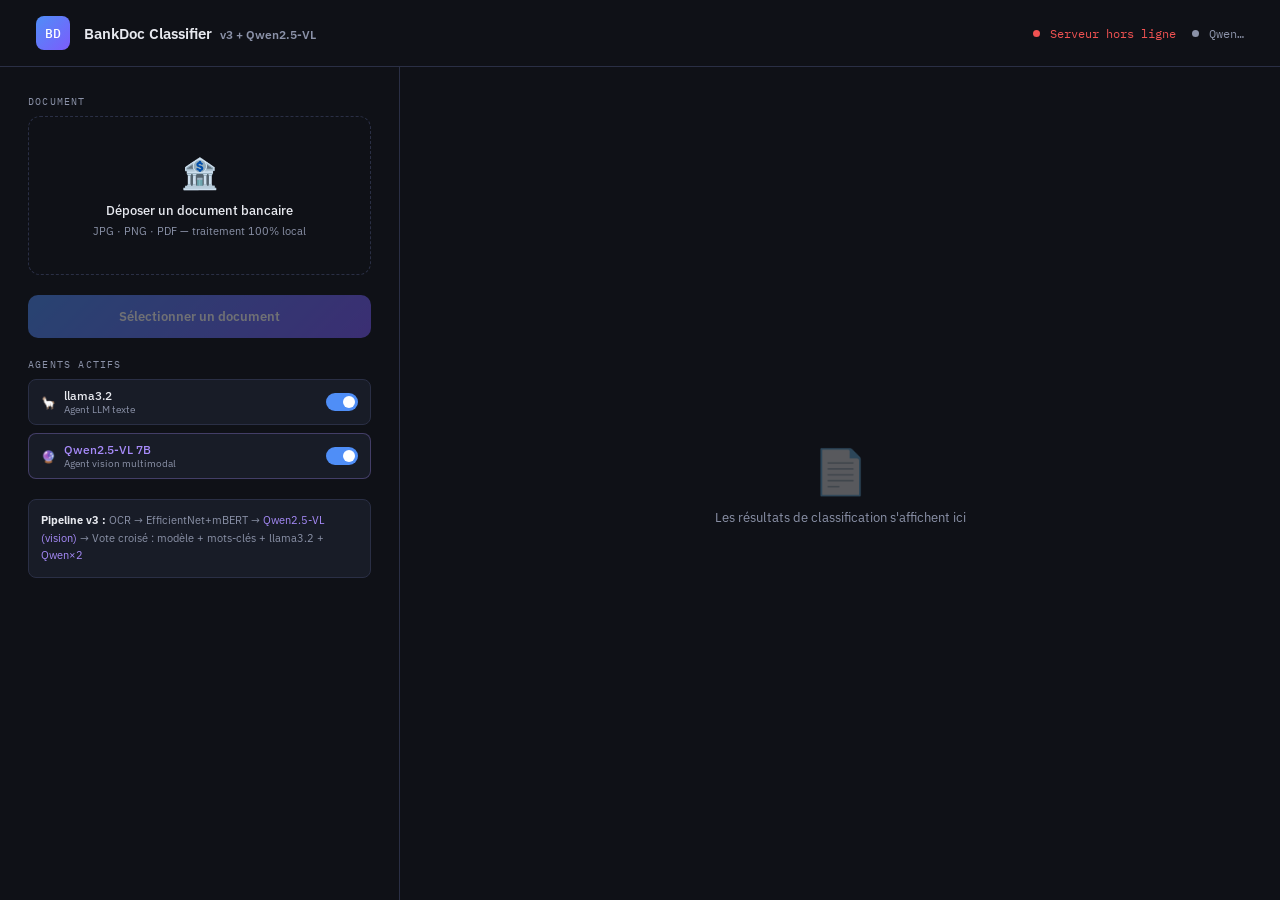
==== index.html @ f471f6df "Initial commit" ====
<!DOCTYPE html>
<html lang="fr">
<head>
<meta charset="UTF-8"/>
<meta name="viewport" content="width=device-width, initial-scale=1.0"/>
<title>BankDoc Classifier</title>
<link href="https://fonts.googleapis.com/css2?family=IBM+Plex+Mono:wght@400;500&family=IBM+Plex+Sans:wght@300;400;500;600&display=swap" rel="stylesheet"/>
<style>
:root {
  --bg:      #0f1117;
  --bg2:     #181c27;
  --bg3:     #1e2235;
  --border:  #2a2f45;
  --accent:  #4f8ef7;
  --accent2: #7c5cfc;
  --green:   #2dd4a0;
  --orange:  #f5a623;
  --red:     #f05252;
  --purple:  #a78bfa;
  --text:    #e8eaf0;
  --text2:   #8b92a8;
  --mono:    'IBM Plex Mono', monospace;
  --sans:    'IBM Plex Sans', sans-serif;
}
* { box-sizing: border-box; margin: 0; padding: 0; }
body {
  background: var(--bg); color: var(--text);
  font-family: var(--sans); min-height: 100vh;
  display: flex; flex-direction: column;
}

/* ── HEADER ── */
header {
  border-bottom: 1px solid var(--border);
  padding: 16px 36px;
  display: flex; align-items: center; gap: 14px;
}
.logo-mark {
  width: 34px; height: 34px;
  background: linear-gradient(135deg, var(--accent), var(--accent2));
  border-radius: 8px;
  display: flex; align-items: center; justify-content: center;
  font-family: var(--mono); font-size: 13px; font-weight: 500; color: #fff;
}
header h1 { font-size: 15px; font-weight: 600; }
header span { font-size: 12px; color: var(--text2); margin-left: 4px; }

.status-bar {
  margin-left: auto;
  display: flex; align-items: center; gap: 16px;
  font-size: 11px; font-family: var(--mono);
}
.status-item { display: flex; align-items: center; gap: 6px; }
.dot {
  width: 7px; height: 7px; border-radius: 50%;
  background: var(--text2);
  animation: pulse 2s ease-in-out infinite;
}
.dot.ok  { background: var(--green); }
.dot.err { background: var(--red); animation: none; }
.dot.warn { background: var(--orange); }
@keyframes pulse { 0%,100%{opacity:1} 50%{opacity:.4} }

/* ── LAYOUT ── */
main {
  flex: 1;
  display: grid;
  grid-template-columns: 400px 1fr;
  gap: 0;
  height: calc(100vh - 57px);
  overflow: hidden;
}

/* ── LEFT ── */
.left {
  border-right: 1px solid var(--border);
  padding: 28px;
  display: flex; flex-direction: column; gap: 20px;
  overflow-y: auto;
}
.section-label {
  font-size: 10px; font-family: var(--mono);
  letter-spacing: .12em; color: var(--text2);
  text-transform: uppercase; margin-bottom: 8px;
}
.dropzone {
  border: 1.5px dashed var(--border); border-radius: 12px;
  padding: 36px 20px; text-align: center; cursor: pointer;
  transition: border-color .2s, background .2s; position: relative;
}
.dropzone:hover, .dropzone.drag { border-color: var(--accent); background: rgba(79,142,247,.05); }
.dropzone input { position: absolute; inset: 0; opacity: 0; cursor: pointer; width: 100%; }
.dz-icon { font-size: 30px; margin-bottom: 10px; }
.dz-title { font-size: 13px; font-weight: 500; margin-bottom: 5px; }
.dz-sub { font-size: 11px; color: var(--text2); }

#preview-wrap { display: none; }
#preview-wrap img {
  width: 100%; border-radius: 10px;
  border: 1px solid var(--border);
  max-height: 220px; object-fit: contain;
  background: var(--bg2);
}
.preview-meta { margin-top: 8px; font-size: 11px; font-family: var(--mono); color: var(--text2); display: flex; gap: 14px; }

button#btn-classify {
  width: 100%; padding: 13px;
  background: linear-gradient(135deg, var(--accent), var(--accent2));
  color: #fff; border: none; border-radius: 10px;
  font-family: var(--sans); font-size: 13px; font-weight: 600;
  cursor: pointer; transition: opacity .2s;
  display: flex; align-items: center; justify-content: center; gap: 8px;
}
button#btn-classify:hover { opacity: .9; }
button#btn-classify:disabled { opacity: .4; cursor: not-allowed; }
.spinner {
  width: 15px; height: 15px;
  border: 2px solid rgba(255,255,255,.3); border-top-color: #fff;
  border-radius: 50%; animation: spin .7s linear infinite; display: none;
}
@keyframes spin { to { transform: rotate(360deg); } }

/* Pipeline info */
.pipe-info {
  font-size: 11px; color: var(--text2); line-height: 1.6;
  padding: 12px; background: var(--bg2);
  border-radius: 8px; border: 1px solid var(--border);
}
.pipe-info strong { color: var(--text); }

/* Toggles */
.toggles { display: flex; flex-direction: column; gap: 8px; }
.toggle-row {
  display: flex; align-items: center; justify-content: space-between;
  padding: 8px 12px; background: var(--bg2);
  border: 1px solid var(--border); border-radius: 8px;
  font-size: 12px;
}
.toggle-label { display: flex; align-items: center; gap: 8px; }
.toggle-switch {
  position: relative; width: 32px; height: 18px;
  display: inline-block;
}
.toggle-switch input { opacity: 0; width: 0; height: 0; }
.toggle-slider {
  position: absolute; inset: 0;
  background: var(--border); border-radius: 18px; cursor: pointer;
  transition: background .2s;
}
.toggle-slider:before {
  content: ""; position: absolute;
  width: 12px; height: 12px; left: 3px; top: 3px;
  background: #fff; border-radius: 50%; transition: transform .2s;
}
input:checked + .toggle-slider { background: var(--accent); }
input:checked + .toggle-slider:before { transform: translateX(14px); }

/* ── RIGHT ── */
.right {
  padding: 28px; overflow-y: auto;
  display: flex; flex-direction: column; gap: 24px;
}
.empty-state {
  flex: 1; display: flex; flex-direction: column;
  align-items: center; justify-content: center;
  gap: 10px; color: var(--text2);
}
.empty-state .em-icon { font-size: 44px; opacity: .3; }
.empty-state p { font-size: 13px; }

/* Result card */
.result-card {
  background: var(--bg2); border: 1px solid var(--border);
  border-radius: 14px; padding: 22px;
}
.result-card.path-direct_qwen_validated { border-color: rgba(45,212,160,.4); }
.result-card.path-qwen_disagreement     { border-color: rgba(245,166,35,.4); }
.result-card.path-agents                { border-color: rgba(167,139,250,.3); }

.result-header {
  display: flex; align-items: flex-start;
  justify-content: space-between; margin-bottom: 18px;
}
.result-class { font-size: 24px; font-weight: 600; letter-spacing: -.02em; }
.path-badge {
  font-family: var(--mono); font-size: 10px;
  padding: 4px 10px; border-radius: 20px;
  background: rgba(45,212,160,.12); color: var(--green);
}
.path-badge.warn { background: rgba(245,166,35,.12); color: var(--orange); }
.path-badge.agents { background: rgba(167,139,250,.12); color: var(--purple); }

/* Confidence */
.conf-row { margin-bottom: 18px; }
.conf-label { display: flex; justify-content: space-between; font-size: 12px; color: var(--text2); margin-bottom: 5px; }
.conf-val { font-family: var(--mono); color: var(--text); font-weight: 500; }
.bar-bg { height: 5px; background: var(--bg3); border-radius: 3px; }
.bar-fill {
  height: 5px; border-radius: 3px;
  background: linear-gradient(90deg, var(--accent), var(--green));
  transition: width .8s cubic-bezier(.4,0,.2,1);
}
.bar-fill.low { background: linear-gradient(90deg, var(--orange), var(--red)); }

/* Qwen card */
.qwen-card {
  background: var(--bg3); border: 1px solid rgba(167,139,250,.25);
  border-radius: 10px; padding: 14px;
}
.qwen-header {
  display: flex; align-items: center; gap: 8px;
  margin-bottom: 10px;
}
.qwen-badge {
  font-family: var(--mono); font-size: 10px; font-weight: 500;
  padding: 3px 8px; border-radius: 4px;
  background: rgba(167,139,250,.15); color: var(--purple);
  border: 1px solid rgba(167,139,250,.3);
}
.qwen-grid { display: grid; grid-template-columns: 1fr 1fr; gap: 10px; }
.qwen-field label { font-size: 10px; font-family: var(--mono); color: var(--text2); display: block; margin-bottom: 3px; text-transform: uppercase; letter-spacing: .08em; }
.qwen-field .val { font-size: 13px; font-weight: 500; }
.qwen-reasoning {
  margin-top: 10px; font-size: 11px; font-family: var(--mono);
  color: var(--text2); line-height: 1.5;
  background: var(--bg2); padding: 8px 10px; border-radius: 6px;
}

/* Comparison badge */
.compare-badge {
  display: inline-flex; align-items: center; gap: 6px;
  font-size: 11px; font-family: var(--mono);
  padding: 5px 10px; border-radius: 6px; margin-top: 8px;
}
.compare-badge.agree { background: rgba(45,212,160,.1); color: var(--green); border: 1px solid rgba(45,212,160,.25); }
.compare-badge.disagree { background: rgba(245,166,35,.1); color: var(--orange); border: 1px solid rgba(245,166,35,.25); }

/* Votes */
.votes-row { display: grid; grid-template-columns: repeat(4,1fr); gap: 8px; margin-top: 4px; }
.vote-card {
  background: var(--bg3); border: 1px solid var(--border);
  border-radius: 8px; padding: 10px;
}
.vote-card.qwen-vote { border-color: rgba(167,139,250,.3); }
.vote-source { font-size: 9px; font-family: var(--mono); color: var(--text2); margin-bottom: 3px; text-transform: uppercase; letter-spacing: .08em; }
.vote-val { font-size: 11px; font-weight: 500; word-break: break-word; }

/* Scores */
.scores-grid { display: flex; flex-direction: column; gap: 7px; }
.score-row { display: grid; grid-template-columns: 155px 1fr 50px; align-items: center; gap: 8px; }
.score-name { font-size: 11px; color: var(--text2); white-space: nowrap; overflow: hidden; text-overflow: ellipsis; }
.score-bar-bg { height: 3px; background: var(--bg3); border-radius: 2px; }
.score-bar { height: 3px; border-radius: 2px; background: var(--border); transition: width .6s; }
.score-bar.top { background: var(--accent); }
.score-pct { font-family: var(--mono); font-size: 10px; color: var(--text2); text-align: right; }

/* Steps */
.steps-list { display: flex; flex-direction: column; gap: 0; }
.step-item { display: flex; gap: 10px; position: relative; padding-bottom: 14px; }
.step-item:last-child { padding-bottom: 0; }
.step-left { display: flex; flex-direction: column; align-items: center; }
.step-dot {
  width: 22px; height: 22px; border-radius: 50%; flex-shrink: 0;
  display: flex; align-items: center; justify-content: center;
  font-size: 9px; font-weight: 600;
}
.step-dot.ok      { background: rgba(45,212,160,.15); color: var(--green); border: 1px solid rgba(45,212,160,.3); }
.step-dot.warning { background: rgba(245,166,35,.15); color: var(--orange); border: 1px solid rgba(245,166,35,.3); }
.step-dot.info    { background: rgba(79,142,247,.12); color: var(--accent); border: 1px solid rgba(79,142,247,.25); }
.step-line { flex:1; width:1px; background:var(--border); margin-top:3px; }
.step-item:last-child .step-line { display: none; }
.step-content { padding-top: 1px; flex: 1; }
.step-name { font-size: 12px; font-weight: 500; margin-bottom: 3px; }
.step-detail { font-size: 10px; font-family: var(--mono); color: var(--text2); line-height: 1.5; word-break: break-word; }

/* OCR */
.ocr-box {
  background: var(--bg3); border: 1px solid var(--border);
  border-radius: 8px; padding: 12px;
  font-family: var(--mono); font-size: 10px;
  color: var(--text2); line-height: 1.6;
  max-height: 120px; overflow-y: auto;
  white-space: pre-wrap;
}

.timing { font-family: var(--mono); font-size: 10px; color: var(--text2); text-align: right; }

::-webkit-scrollbar { width: 4px; }
::-webkit-scrollbar-track { background: transparent; }
::-webkit-scrollbar-thumb { background: var(--border); border-radius: 2px; }

@media (max-width: 800px) {
  main { grid-template-columns: 1fr; height: auto; }
  .left, .right { height: auto; overflow: visible; }
  .votes-row { grid-template-columns: repeat(2,1fr); }
}
</style>
</head>
<body>

<header>
  <div class="logo-mark">BD</div>
  <h1>BankDoc Classifier <span>v3 + Qwen2.5-VL</span></h1>
  <div class="status-bar">
    <div class="status-item">
      <div class="dot" id="dot-model"></div>
      <span id="txt-model" style="color:var(--text2)">Modèle…</span>
    </div>
    <div class="status-item">
      <div class="dot" id="dot-qwen"></div>
      <span id="txt-qwen" style="color:var(--text2)">Qwen…</span>
    </div>
  </div>
</header>

<main>
  <!-- ── LEFT ── -->
  <div class="left">
    <div>
      <div class="section-label">Document</div>
      <div class="dropzone" id="dropzone">
        <input type="file" id="file-input" accept="image/*,.pdf"/>
        <div class="dz-icon">🏦</div>
        <div class="dz-title">Déposer un document bancaire</div>
        <div class="dz-sub">JPG · PNG · PDF — traitement 100% local</div>
      </div>
    </div>

    <div id="preview-wrap">
      <div class="section-label">Aperçu</div>
      <img id="preview-img" src="" alt="Aperçu"/>
      <div class="preview-meta">
        <span id="file-name">—</span>
        <span id="file-size">—</span>
      </div>
    </div>

    <button id="btn-classify" disabled>
      <div class="spinner" id="spinner"></div>
      <span id="btn-text">Sélectionner un document</span>
    </button>

    <!-- Toggles agents -->
    <div>
      <div class="section-label">Agents actifs</div>
      <div class="toggles">
        <div class="toggle-row">
          <div class="toggle-label">
            <span>🦙</span>
            <div>
              <div style="font-size:12px;font-weight:500">llama3.2</div>
              <div style="font-size:10px;color:var(--text2)">Agent LLM texte</div>
            </div>
          </div>
          <label class="toggle-switch">
            <input type="checkbox" id="toggle-llama" checked onchange="setAgent('ollama', this.checked)"/>
            <span class="toggle-slider"></span>
          </label>
        </div>
        <div class="toggle-row" style="border-color:rgba(167,139,250,.3)">
          <div class="toggle-label">
            <span>🔮</span>
            <div>
              <div style="font-size:12px;font-weight:500;color:var(--purple)">Qwen2.5-VL 7B</div>
              <div style="font-size:10px;color:var(--text2)">Agent vision multimodal</div>
            </div>
          </div>
          <label class="toggle-switch">
            <input type="checkbox" id="toggle-qwen" checked onchange="setAgent('qwen', this.checked)"/>
            <span class="toggle-slider"></span>
          </label>
        </div>
      </div>
    </div>

    <div class="pipe-info">
      <strong>Pipeline v3 :</strong> OCR → EfficientNet+mBERT
      → <span style="color:var(--purple)">Qwen2.5-VL (vision)</span>
      → Vote croisé : modèle + mots-clés + llama3.2 + <span style="color:var(--purple)">Qwen×2</span>
    </div>
  </div>

  <!-- ── RIGHT ── -->
  <div class="right" id="right-panel">
    <div class="empty-state" id="empty-state">
      <div class="em-icon">📄</div>
      <p>Les résultats de classification s'affichent ici</p>
    </div>
  </div>
</main>

<script>
const API = "http://localhost:5000";
let selectedFile = null;

// ── Status ──────────────────────────────────────────────────────────────────
async function checkStatus() {
  try {
    const r = await fetch(`${API}/status`, { signal: AbortSignal.timeout(4000) });
    const d = await r.json();

    // Modèle
    const dm = document.getElementById("dot-model");
    const tm = document.getElementById("txt-model");
    dm.className = "dot ok";
    tm.textContent = `${d.device?.toUpperCase()} · acc ${d.val_acc}%`;
    tm.style.color = "var(--green)";

    // Qwen
    const dq = document.getElementById("dot-qwen");
    const tq = document.getElementById("txt-qwen");
    dq.className = d.qwen ? "dot ok" : "dot warn";
    tq.textContent = d.qwen ? "Qwen2.5-VL ✓" : "Qwen hors ligne";
    tq.style.color = d.qwen ? "var(--purple)" : "var(--orange)";

    // Sync toggles
    document.getElementById("toggle-llama").checked = d.ollama;
    document.getElementById("toggle-qwen").checked  = d.qwen;
  } catch {
    document.getElementById("dot-model").className = "dot err";
    document.getElementById("txt-model").textContent = "Serveur hors ligne";
    document.getElementById("txt-model").style.color = "var(--red)";
  }
}
checkStatus();
setInterval(checkStatus, 10000);

async function setAgent(type, enabled) {
  const ep = type === "qwen" ? "/toggle_qwen" : "/toggle_ollama";
  await fetch(`${API}${ep}`, {
    method: "POST",
    headers: { "Content-Type": "application/json" },
    body: JSON.stringify({ enabled }),
  }).catch(() => {});
}

// ── File handling ────────────────────────────────────────────────────────────
const dropzone  = document.getElementById("dropzone");
const fileInput = document.getElementById("file-input");

dropzone.addEventListener("dragover",  e => { e.preventDefault(); dropzone.classList.add("drag"); });
dropzone.addEventListener("dragleave", () => dropzone.classList.remove("drag"));
dropzone.addEventListener("drop", e => {
  e.preventDefault(); dropzone.classList.remove("drag");
  if (e.dataTransfer.files[0]) handleFile(e.dataTransfer.files[0]);
});
fileInput.addEventListener("change", () => { if (fileInput.files[0]) handleFile(fileInput.files[0]); });

function handleFile(file) {
  selectedFile = file;
  const reader = new FileReader();
  reader.onload = e => {
    document.getElementById("preview-img").src = e.target.result;
    document.getElementById("preview-wrap").style.display = "block";
    document.getElementById("file-name").textContent = file.name;
    document.getElementById("file-size").textContent = (file.size / 1024).toFixed(1) + " KB";
    document.getElementById("btn-classify").disabled = false;
    document.getElementById("btn-text").textContent  = "Classifier ce document";
  };
  reader.readAsDataURL(file);
}

// ── Classify ─────────────────────────────────────────────────────────────────
document.getElementById("btn-classify").addEventListener("click", async () => {
  if (!selectedFile) return;
  const btn = document.getElementById("btn-classify");
  const sp  = document.getElementById("spinner");
  const bt  = document.getElementById("btn-text");
  btn.disabled = true; sp.style.display = "block"; bt.textContent = "Analyse en cours…";
  try {
    const fd = new FormData();
    fd.append("file", selectedFile);
    const r = await fetch(`${API}/classify`, { method: "POST", body: fd });
    renderResult(await r.json());
  } catch (err) {
    renderError(err.message);
  } finally {
    btn.disabled = false; sp.style.display = "none"; bt.textContent = "Classifier ce document";
  }
});

// ── Render ───────────────────────────────────────────────────────────────────
function pathLabel(path) {
  return {
    direct_qwen_validated: { text: "Validé par Qwen ✓",   cls: "" },
    qwen_disagreement:     { text: "Désaccord Qwen ⚠",    cls: "warn" },
    agents:                { text: "Vote multi-agents",    cls: "agents" },
    direct:                { text: "Voie directe",         cls: "" },
  }[path] || { text: path, cls: "" };
}

function confColor(c) { return c < 60 ? "var(--red)" : c < 80 ? "var(--orange)" : "var(--green)"; }

function renderResult(d) {
  const panel = document.getElementById("right-panel");
  const conf  = parseFloat(d.confidence);
  const isLow = conf < 70;
  const pl    = pathLabel(d.path);

  // ── Qwen block ──────────────────────────────────────────────────────────
  let qwenHTML = "";
  if (d.qwen && (d.qwen.class || d.qwen.reasoning)) {
    const agrees = d.qwen.class && d.qwen.class.toLowerCase() === d.prediction.toLowerCase();
    qwenHTML = `
      <div>
        <div class="section-label">Analyse Qwen2.5-VL</div>
        <div class="qwen-card">
          <div class="qwen-header">
            <span class="qwen-badge">🔮 qwen2.5vl:7b</span>
            <span style="font-size:11px;color:var(--text2);font-family:var(--mono)">Vision multimodale</span>
          </div>
          <div class="qwen-grid">
            <div class="qwen-field">
              <label>Classification</label>
              <div class="val">${d.qwen.class || "—"}</div>
            </div>
            <div class="qwen-field">
              <label>Confiance Qwen</label>
              <div class="val" style="color:${confColor(d.qwen.confidence*100)}">${d.qwen.confidence ? (d.qwen.confidence*100).toFixed(0)+"%" : "—"}</div>
            </div>
          </div>
          ${d.qwen.reasoning ? `<div class="qwen-reasoning">${d.qwen.reasoning.substring(0,200)}</div>` : ""}
          <div class="compare-badge ${agrees ? 'agree' : 'disagree'}">
            ${agrees ? "✓ Accord avec EfficientNet+mBERT" : `⚠ Désaccord — EfficientNet: ${d.prediction}  |  Qwen: ${d.qwen.class}`}
          </div>
        </div>
      </div>`;
  }

  // ── Votes block ──────────────────────────────────────────────────────────
  let votesHTML = "";
  if (d.votes && Object.keys(d.votes).length > 0) {
    const vkeys = ["model", "keywords", "llm", "qwen"];
    const vlbls = { model: "EfficientNet", keywords: "Mots-clés", llm: "llama3.2", qwen: "Qwen2.5-VL" };
    votesHTML = `
      <div>
        <div class="section-label">Vote des agents (${Object.values(d.votes).filter(Boolean).length}/4)</div>
        <div class="votes-row">
          ${vkeys.map(k => `
            <div class="vote-card ${k === 'qwen' ? 'qwen-vote' : ''}">
              <div class="vote-source">${vlbls[k]}</div>
              <div class="vote-val" style="${k==='qwen'?'color:var(--purple)':''}">${d.votes[k] || "—"}</div>
            </div>`).join("")}
        </div>
        ${!d.agreement ? `<div style="margin-top:8px;font-size:11px;color:var(--orange);font-family:var(--mono)">⚠ Désaccord — révision humaine recommandée</div>` : ""}
      </div>`;
  }

  // ── Scores ───────────────────────────────────────────────────────────────
  const maxScore = d.all_scores?.[0]?.score || 1;
  const scoresHTML = (d.all_scores || []).map((s, i) => `
    <div class="score-row">
      <div class="score-name">${s.class}</div>
      <div class="score-bar-bg"><div class="score-bar ${i===0?'top':''}" style="width:${(s.score/maxScore*100).toFixed(1)}%"></div></div>
      <div class="score-pct">${(s.score*100).toFixed(1)}%</div>
    </div>`).join("");

  // ── Steps ─────────────────────────────────────────────────────────────────
  const stepsHTML = (d.steps || []).map((s, i) => `
    <div class="step-item">
      <div class="step-left">
        <div class="step-dot ${s.status || 'ok'}">${i+1}</div>
        <div class="step-line"></div>
      </div>
      <div class="step-content">
        <div class="step-name">${s.step}</div>
        <div class="step-detail">${s.detail}</div>
      </div>
    </div>`).join("");

  panel.innerHTML = `
    <div class="result-card path-${d.path}">
      <div class="result-header">
        <div>
          <div style="font-size:10px;font-family:var(--mono);color:var(--text2);margin-bottom:5px">CLASSIFICATION</div>
          <div class="result-class">${d.prediction}</div>
        </div>
        <div class="path-badge ${pl.cls}">${pl.text}</div>
      </div>
      <div class="conf-row">
        <div class="conf-label">
          <span>Confiance globale</span>
          <span class="conf-val" style="color:${confColor(conf)}">${conf.toFixed(1)}%</span>
        </div>
        <div class="bar-bg"><div class="bar-fill ${isLow?'low':''}" style="width:${conf}%"></div></div>
      </div>
    </div>

    ${qwenHTML}
    ${votesHTML}

    <div>
      <div class="section-label">Scores EfficientNet+mBERT</div>
      <div class="scores-grid">${scoresHTML}</div>
    </div>

    <div>
      <div class="section-label">Étapes du pipeline</div>
      <div class="steps-list">${stepsHTML}</div>
    </div>

    <div>
      <div class="section-label">Texte OCR extrait</div>
      <div class="ocr-box">${d.raw_text || "—"}</div>
    </div>

    <div class="timing">⏱ ${d.time_ms} ms total</div>
  `;
}

function renderError(msg) {
  document.getElementById("right-panel").innerHTML = `
    <div style="background:rgba(240,82,82,.08);border:1px solid rgba(240,82,82,.3);border-radius:12px;padding:22px">
      <div style="font-size:14px;font-weight:600;color:var(--red);margin-bottom:8px">Erreur de connexion</div>
      <div style="font-size:11px;font-family:var(--mono);color:var(--text2)">${msg}</div>
      <div style="font-size:12px;color:var(--text2);margin-top:10px">
        Vérifiez que le serveur tourne : <code style="color:var(--accent)">python app.py</code>
      </div>
    </div>`;
}
</script>
</body>
</html>
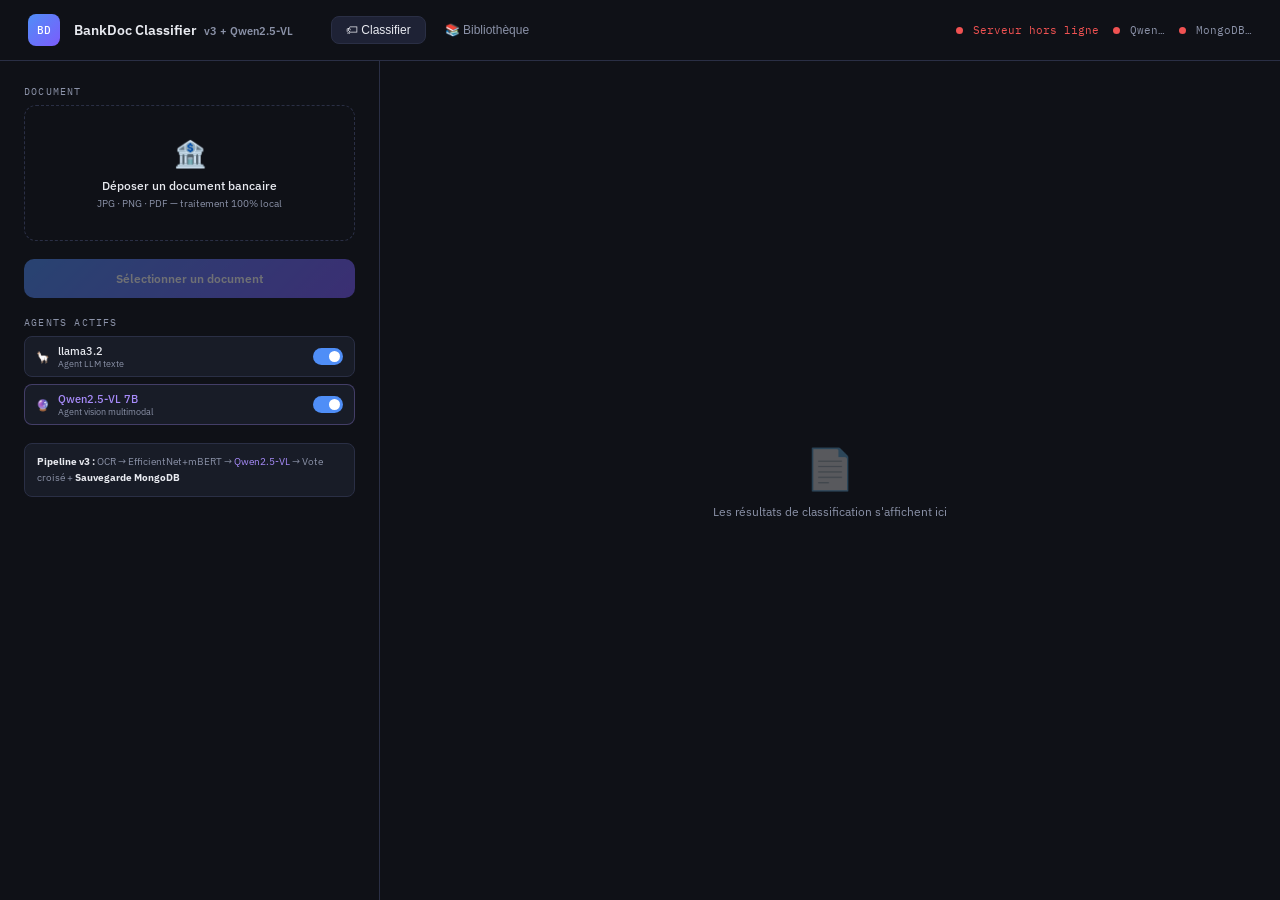
==== commit 87801b89: "Premier commit: projet classification bancaire" ====
--- a/index.html
+++ b/index.html
@@ -32,267 +32,381 @@
 /* ── HEADER ── */
 header {
   border-bottom: 1px solid var(--border);
-  padding: 16px 36px;
+  padding: 14px 28px;
   display: flex; align-items: center; gap: 14px;
+  position: sticky; top: 0; z-index: 100;
+  background: var(--bg);
 }
 .logo-mark {
-  width: 34px; height: 34px;
+  width: 32px; height: 32px;
   background: linear-gradient(135deg, var(--accent), var(--accent2));
   border-radius: 8px;
   display: flex; align-items: center; justify-content: center;
-  font-family: var(--mono); font-size: 13px; font-weight: 500; color: #fff;
-}
-header h1 { font-size: 15px; font-weight: 600; }
-header span { font-size: 12px; color: var(--text2); margin-left: 4px; }
+  font-family: var(--mono); font-size: 11px; font-weight: 500; color: #fff;
+}
+header h1 { font-size: 14px; font-weight: 600; }
+header span { font-size: 11px; color: var(--text2); margin-left: 4px; }
+
+/* Nav tabs */
+.nav-tabs {
+  display: flex; gap: 4px; margin-left: 24px;
+}
+.nav-tab {
+  padding: 6px 14px; border-radius: 8px;
+  font-size: 12px; font-weight: 500; cursor: pointer;
+  border: 1px solid transparent; transition: all .15s;
+  color: var(--text2); background: none;
+}
+.nav-tab:hover { color: var(--text); background: var(--bg3); }
+.nav-tab.active { color: var(--text); background: var(--bg3); border-color: var(--border); }
 
 .status-bar {
-  margin-left: auto;
-  display: flex; align-items: center; gap: 16px;
+  margin-left: auto; display: flex; align-items: center; gap: 14px;
   font-size: 11px; font-family: var(--mono);
 }
 .status-item { display: flex; align-items: center; gap: 6px; }
-.dot {
-  width: 7px; height: 7px; border-radius: 50%;
-  background: var(--text2);
-  animation: pulse 2s ease-in-out infinite;
-}
-.dot.ok  { background: var(--green); }
-.dot.err { background: var(--red); animation: none; }
+.dot { width: 7px; height: 7px; border-radius: 50%; background: var(--text2); animation: pulse 2s ease-in-out infinite; }
+.dot.ok   { background: var(--green); }
+.dot.err  { background: var(--red); animation: none; }
 .dot.warn { background: var(--orange); }
 @keyframes pulse { 0%,100%{opacity:1} 50%{opacity:.4} }
 
-/* ── LAYOUT ── */
-main {
-  flex: 1;
+/* ── PAGES ── */
+.page { display: none; flex: 1; }
+.page.active { display: flex; }
+
+/* ══════════════════════════════════════════
+   PAGE CLASSIFY
+══════════════════════════════════════════ */
+#page-classify {
   display: grid;
-  grid-template-columns: 400px 1fr;
-  gap: 0;
-  height: calc(100vh - 57px);
+  grid-template-columns: 380px 1fr;
+  height: calc(100vh - 55px);
   overflow: hidden;
 }
-
-/* ── LEFT ── */
 .left {
   border-right: 1px solid var(--border);
-  padding: 28px;
-  display: flex; flex-direction: column; gap: 20px;
+  padding: 24px;
+  display: flex; flex-direction: column; gap: 18px;
   overflow-y: auto;
 }
 .section-label {
   font-size: 10px; font-family: var(--mono);
   letter-spacing: .12em; color: var(--text2);
-  text-transform: uppercase; margin-bottom: 8px;
+  text-transform: uppercase; margin-bottom: 7px;
 }
 .dropzone {
   border: 1.5px dashed var(--border); border-radius: 12px;
-  padding: 36px 20px; text-align: center; cursor: pointer;
+  padding: 30px 20px; text-align: center; cursor: pointer;
   transition: border-color .2s, background .2s; position: relative;
 }
 .dropzone:hover, .dropzone.drag { border-color: var(--accent); background: rgba(79,142,247,.05); }
 .dropzone input { position: absolute; inset: 0; opacity: 0; cursor: pointer; width: 100%; }
-.dz-icon { font-size: 30px; margin-bottom: 10px; }
-.dz-title { font-size: 13px; font-weight: 500; margin-bottom: 5px; }
-.dz-sub { font-size: 11px; color: var(--text2); }
+.dz-icon { font-size: 26px; margin-bottom: 8px; }
+.dz-title { font-size: 12px; font-weight: 500; margin-bottom: 4px; }
+.dz-sub { font-size: 10px; color: var(--text2); }
 
 #preview-wrap { display: none; }
-#preview-wrap img {
-  width: 100%; border-radius: 10px;
-  border: 1px solid var(--border);
-  max-height: 220px; object-fit: contain;
-  background: var(--bg2);
-}
-.preview-meta { margin-top: 8px; font-size: 11px; font-family: var(--mono); color: var(--text2); display: flex; gap: 14px; }
+#preview-wrap img { width: 100%; border-radius: 10px; border: 1px solid var(--border); max-height: 200px; object-fit: contain; background: var(--bg2); }
+.preview-meta { margin-top: 7px; font-size: 10px; font-family: var(--mono); color: var(--text2); display: flex; gap: 12px; }
 
 button#btn-classify {
-  width: 100%; padding: 13px;
+  width: 100%; padding: 12px;
   background: linear-gradient(135deg, var(--accent), var(--accent2));
   color: #fff; border: none; border-radius: 10px;
-  font-family: var(--sans); font-size: 13px; font-weight: 600;
+  font-family: var(--sans); font-size: 12px; font-weight: 600;
   cursor: pointer; transition: opacity .2s;
   display: flex; align-items: center; justify-content: center; gap: 8px;
 }
 button#btn-classify:hover { opacity: .9; }
 button#btn-classify:disabled { opacity: .4; cursor: not-allowed; }
-.spinner {
-  width: 15px; height: 15px;
-  border: 2px solid rgba(255,255,255,.3); border-top-color: #fff;
-  border-radius: 50%; animation: spin .7s linear infinite; display: none;
-}
+.spinner { width: 14px; height: 14px; border: 2px solid rgba(255,255,255,.3); border-top-color: #fff; border-radius: 50%; animation: spin .7s linear infinite; display: none; }
 @keyframes spin { to { transform: rotate(360deg); } }
-
-/* Pipeline info */
-.pipe-info {
-  font-size: 11px; color: var(--text2); line-height: 1.6;
-  padding: 12px; background: var(--bg2);
-  border-radius: 8px; border: 1px solid var(--border);
-}
+.pipe-info { font-size: 10px; color: var(--text2); line-height: 1.6; padding: 10px 12px; background: var(--bg2); border-radius: 8px; border: 1px solid var(--border); }
 .pipe-info strong { color: var(--text); }
-
-/* Toggles */
-.toggles { display: flex; flex-direction: column; gap: 8px; }
-.toggle-row {
-  display: flex; align-items: center; justify-content: space-between;
-  padding: 8px 12px; background: var(--bg2);
-  border: 1px solid var(--border); border-radius: 8px;
-  font-size: 12px;
-}
+.toggles { display: flex; flex-direction: column; gap: 7px; }
+.toggle-row { display: flex; align-items: center; justify-content: space-between; padding: 7px 11px; background: var(--bg2); border: 1px solid var(--border); border-radius: 8px; font-size: 11px; }
 .toggle-label { display: flex; align-items: center; gap: 8px; }
-.toggle-switch {
-  position: relative; width: 32px; height: 18px;
-  display: inline-block;
-}
+.toggle-switch { position: relative; width: 30px; height: 17px; display: inline-block; }
 .toggle-switch input { opacity: 0; width: 0; height: 0; }
-.toggle-slider {
-  position: absolute; inset: 0;
-  background: var(--border); border-radius: 18px; cursor: pointer;
-  transition: background .2s;
-}
-.toggle-slider:before {
-  content: ""; position: absolute;
-  width: 12px; height: 12px; left: 3px; top: 3px;
-  background: #fff; border-radius: 50%; transition: transform .2s;
-}
+.toggle-slider { position: absolute; inset: 0; background: var(--border); border-radius: 17px; cursor: pointer; transition: background .2s; }
+.toggle-slider:before { content: ""; position: absolute; width: 11px; height: 11px; left: 3px; top: 3px; background: #fff; border-radius: 50%; transition: transform .2s; }
 input:checked + .toggle-slider { background: var(--accent); }
-input:checked + .toggle-slider:before { transform: translateX(14px); }
-
-/* ── RIGHT ── */
-.right {
-  padding: 28px; overflow-y: auto;
-  display: flex; flex-direction: column; gap: 24px;
-}
-.empty-state {
-  flex: 1; display: flex; flex-direction: column;
-  align-items: center; justify-content: center;
-  gap: 10px; color: var(--text2);
-}
-.empty-state .em-icon { font-size: 44px; opacity: .3; }
-.empty-state p { font-size: 13px; }
-
-/* Result card */
-.result-card {
-  background: var(--bg2); border: 1px solid var(--border);
-  border-radius: 14px; padding: 22px;
-}
+input:checked + .toggle-slider:before { transform: translateX(13px); }
+
+.right { padding: 24px; overflow-y: auto; display: flex; flex-direction: column; gap: 20px; }
+.empty-state { flex: 1; display: flex; flex-direction: column; align-items: center; justify-content: center; gap: 10px; color: var(--text2); }
+.empty-state .em-icon { font-size: 40px; opacity: .3; }
+.empty-state p { font-size: 12px; }
+
+/* Result cards */
+.result-card { background: var(--bg2); border: 1px solid var(--border); border-radius: 12px; padding: 20px; }
 .result-card.path-direct_qwen_validated { border-color: rgba(45,212,160,.4); }
 .result-card.path-qwen_disagreement     { border-color: rgba(245,166,35,.4); }
 .result-card.path-agents                { border-color: rgba(167,139,250,.3); }
-
-.result-header {
-  display: flex; align-items: flex-start;
-  justify-content: space-between; margin-bottom: 18px;
-}
-.result-class { font-size: 24px; font-weight: 600; letter-spacing: -.02em; }
-.path-badge {
-  font-family: var(--mono); font-size: 10px;
-  padding: 4px 10px; border-radius: 20px;
-  background: rgba(45,212,160,.12); color: var(--green);
-}
+.result-header { display: flex; align-items: flex-start; justify-content: space-between; margin-bottom: 16px; }
+.result-class { font-size: 22px; font-weight: 600; letter-spacing: -.02em; }
+.path-badge { font-family: var(--mono); font-size: 10px; padding: 3px 9px; border-radius: 20px; background: rgba(45,212,160,.12); color: var(--green); }
 .path-badge.warn { background: rgba(245,166,35,.12); color: var(--orange); }
 .path-badge.agents { background: rgba(167,139,250,.12); color: var(--purple); }
-
-/* Confidence */
-.conf-row { margin-bottom: 18px; }
-.conf-label { display: flex; justify-content: space-between; font-size: 12px; color: var(--text2); margin-bottom: 5px; }
+.conf-row { margin-bottom: 16px; }
+.conf-label { display: flex; justify-content: space-between; font-size: 11px; color: var(--text2); margin-bottom: 5px; }
 .conf-val { font-family: var(--mono); color: var(--text); font-weight: 500; }
-.bar-bg { height: 5px; background: var(--bg3); border-radius: 3px; }
-.bar-fill {
-  height: 5px; border-radius: 3px;
-  background: linear-gradient(90deg, var(--accent), var(--green));
-  transition: width .8s cubic-bezier(.4,0,.2,1);
-}
+.bar-bg { height: 4px; background: var(--bg3); border-radius: 3px; }
+.bar-fill { height: 4px; border-radius: 3px; background: linear-gradient(90deg, var(--accent), var(--green)); transition: width .8s cubic-bezier(.4,0,.2,1); }
 .bar-fill.low { background: linear-gradient(90deg, var(--orange), var(--red)); }
-
-/* Qwen card */
-.qwen-card {
-  background: var(--bg3); border: 1px solid rgba(167,139,250,.25);
-  border-radius: 10px; padding: 14px;
-}
-.qwen-header {
-  display: flex; align-items: center; gap: 8px;
-  margin-bottom: 10px;
-}
-.qwen-badge {
-  font-family: var(--mono); font-size: 10px; font-weight: 500;
-  padding: 3px 8px; border-radius: 4px;
-  background: rgba(167,139,250,.15); color: var(--purple);
-  border: 1px solid rgba(167,139,250,.3);
-}
+.qwen-card { background: var(--bg3); border: 1px solid rgba(167,139,250,.25); border-radius: 10px; padding: 12px; }
+.qwen-header { display: flex; align-items: center; gap: 8px; margin-bottom: 10px; }
+.qwen-badge { font-family: var(--mono); font-size: 10px; font-weight: 500; padding: 3px 8px; border-radius: 4px; background: rgba(167,139,250,.15); color: var(--purple); border: 1px solid rgba(167,139,250,.3); }
 .qwen-grid { display: grid; grid-template-columns: 1fr 1fr; gap: 10px; }
-.qwen-field label { font-size: 10px; font-family: var(--mono); color: var(--text2); display: block; margin-bottom: 3px; text-transform: uppercase; letter-spacing: .08em; }
-.qwen-field .val { font-size: 13px; font-weight: 500; }
-.qwen-reasoning {
-  margin-top: 10px; font-size: 11px; font-family: var(--mono);
-  color: var(--text2); line-height: 1.5;
-  background: var(--bg2); padding: 8px 10px; border-radius: 6px;
-}
-
-/* Comparison badge */
-.compare-badge {
-  display: inline-flex; align-items: center; gap: 6px;
-  font-size: 11px; font-family: var(--mono);
-  padding: 5px 10px; border-radius: 6px; margin-top: 8px;
-}
+.qwen-field label { font-size: 9px; font-family: var(--mono); color: var(--text2); display: block; margin-bottom: 3px; text-transform: uppercase; letter-spacing: .08em; }
+.qwen-field .val { font-size: 12px; font-weight: 500; }
+.qwen-reasoning { margin-top: 10px; font-size: 10px; font-family: var(--mono); color: var(--text2); line-height: 1.5; background: var(--bg2); padding: 7px 9px; border-radius: 6px; }
+.compare-badge { display: inline-flex; align-items: center; gap: 6px; font-size: 10px; font-family: var(--mono); padding: 4px 9px; border-radius: 6px; margin-top: 8px; }
 .compare-badge.agree { background: rgba(45,212,160,.1); color: var(--green); border: 1px solid rgba(45,212,160,.25); }
 .compare-badge.disagree { background: rgba(245,166,35,.1); color: var(--orange); border: 1px solid rgba(245,166,35,.25); }
-
-/* Votes */
-.votes-row { display: grid; grid-template-columns: repeat(4,1fr); gap: 8px; margin-top: 4px; }
-.vote-card {
-  background: var(--bg3); border: 1px solid var(--border);
-  border-radius: 8px; padding: 10px;
-}
+.votes-row { display: grid; grid-template-columns: repeat(4,1fr); gap: 7px; margin-top: 4px; }
+.vote-card { background: var(--bg3); border: 1px solid var(--border); border-radius: 8px; padding: 9px; }
 .vote-card.qwen-vote { border-color: rgba(167,139,250,.3); }
 .vote-source { font-size: 9px; font-family: var(--mono); color: var(--text2); margin-bottom: 3px; text-transform: uppercase; letter-spacing: .08em; }
-.vote-val { font-size: 11px; font-weight: 500; word-break: break-word; }
-
-/* Scores */
-.scores-grid { display: flex; flex-direction: column; gap: 7px; }
-.score-row { display: grid; grid-template-columns: 155px 1fr 50px; align-items: center; gap: 8px; }
-.score-name { font-size: 11px; color: var(--text2); white-space: nowrap; overflow: hidden; text-overflow: ellipsis; }
+.vote-val { font-size: 10px; font-weight: 500; word-break: break-word; }
+.scores-grid { display: flex; flex-direction: column; gap: 6px; }
+.score-row { display: grid; grid-template-columns: 150px 1fr 46px; align-items: center; gap: 7px; }
+.score-name { font-size: 10px; color: var(--text2); white-space: nowrap; overflow: hidden; text-overflow: ellipsis; }
 .score-bar-bg { height: 3px; background: var(--bg3); border-radius: 2px; }
 .score-bar { height: 3px; border-radius: 2px; background: var(--border); transition: width .6s; }
 .score-bar.top { background: var(--accent); }
-.score-pct { font-family: var(--mono); font-size: 10px; color: var(--text2); text-align: right; }
-
-/* Steps */
+.score-pct { font-family: var(--mono); font-size: 9px; color: var(--text2); text-align: right; }
 .steps-list { display: flex; flex-direction: column; gap: 0; }
-.step-item { display: flex; gap: 10px; position: relative; padding-bottom: 14px; }
+.step-item { display: flex; gap: 9px; position: relative; padding-bottom: 12px; }
 .step-item:last-child { padding-bottom: 0; }
 .step-left { display: flex; flex-direction: column; align-items: center; }
-.step-dot {
-  width: 22px; height: 22px; border-radius: 50%; flex-shrink: 0;
-  display: flex; align-items: center; justify-content: center;
-  font-size: 9px; font-weight: 600;
-}
+.step-dot { width: 20px; height: 20px; border-radius: 50%; flex-shrink: 0; display: flex; align-items: center; justify-content: center; font-size: 9px; font-weight: 600; }
 .step-dot.ok      { background: rgba(45,212,160,.15); color: var(--green); border: 1px solid rgba(45,212,160,.3); }
 .step-dot.warning { background: rgba(245,166,35,.15); color: var(--orange); border: 1px solid rgba(245,166,35,.3); }
 .step-dot.info    { background: rgba(79,142,247,.12); color: var(--accent); border: 1px solid rgba(79,142,247,.25); }
 .step-line { flex:1; width:1px; background:var(--border); margin-top:3px; }
 .step-item:last-child .step-line { display: none; }
 .step-content { padding-top: 1px; flex: 1; }
-.step-name { font-size: 12px; font-weight: 500; margin-bottom: 3px; }
-.step-detail { font-size: 10px; font-family: var(--mono); color: var(--text2); line-height: 1.5; word-break: break-word; }
-
-/* OCR */
-.ocr-box {
+.step-name { font-size: 11px; font-weight: 500; margin-bottom: 2px; }
+.step-detail { font-size: 9px; font-family: var(--mono); color: var(--text2); line-height: 1.5; word-break: break-word; }
+.ocr-box { background: var(--bg3); border: 1px solid var(--border); border-radius: 8px; padding: 10px; font-family: var(--mono); font-size: 9px; color: var(--text2); line-height: 1.6; max-height: 100px; overflow-y: auto; white-space: pre-wrap; }
+.timing { font-family: var(--mono); font-size: 9px; color: var(--text2); text-align: right; }
+
+/* ══════════════════════════════════════════
+   PAGE LIBRARY
+══════════════════════════════════════════ */
+#page-library {
+  flex-direction: column;
+  padding: 0;
+  height: calc(100vh - 55px);
+  overflow: hidden;
+}
+.lib-header {
+  padding: 20px 28px 0;
+  border-bottom: 1px solid var(--border);
+  background: var(--bg);
+}
+.lib-title-row {
+  display: flex; align-items: center; gap: 16px; margin-bottom: 16px;
+}
+.lib-title { font-size: 18px; font-weight: 600; }
+.lib-total { font-family: var(--mono); font-size: 11px; color: var(--text2); }
+.mongo-badge {
+  display: flex; align-items: center; gap: 5px;
+  font-family: var(--mono); font-size: 10px;
+  padding: 3px 9px; border-radius: 20px;
+  margin-left: auto;
+}
+.mongo-badge.ok  { background: rgba(45,212,160,.1); color: var(--green); border: 1px solid rgba(45,212,160,.2); }
+.mongo-badge.err { background: rgba(240,82,82,.1); color: var(--red); border: 1px solid rgba(240,82,82,.2); }
+
+/* Search & filters */
+.lib-controls {
+  display: flex; align-items: center; gap: 10px; padding-bottom: 16px;
+  flex-wrap: wrap;
+}
+.search-wrap {
+  position: relative; flex: 1; min-width: 200px;
+}
+.search-wrap input {
+  width: 100%; padding: 9px 12px 9px 36px;
+  background: var(--bg2); border: 1px solid var(--border);
+  border-radius: 9px; color: var(--text); font-size: 12px;
+  font-family: var(--sans); outline: none;
+  transition: border-color .15s;
+}
+.search-wrap input:focus { border-color: var(--accent); }
+.search-wrap input::placeholder { color: var(--text2); }
+.search-icon { position: absolute; left: 11px; top: 50%; transform: translateY(-50%); font-size: 14px; pointer-events: none; }
+.search-wrap .clear-btn {
+  position: absolute; right: 10px; top: 50%; transform: translateY(-50%);
+  background: none; border: none; color: var(--text2); cursor: pointer;
+  font-size: 14px; padding: 0; display: none;
+}
+
+/* Category pills */
+.cat-pills { display: flex; gap: 6px; flex-wrap: wrap; }
+.cat-pill {
+  padding: 5px 12px; border-radius: 20px;
+  font-size: 11px; font-family: var(--mono); cursor: pointer;
+  background: var(--bg2); border: 1px solid var(--border); color: var(--text2);
+  transition: all .15s; white-space: nowrap;
+}
+.cat-pill:hover { border-color: var(--accent); color: var(--text); }
+.cat-pill.active { background: rgba(79,142,247,.12); border-color: var(--accent); color: var(--accent); }
+.cat-pill .pill-count { opacity: .6; margin-left: 4px; font-size: 9px; }
+
+/* Stats bar */
+.stats-bar {
+  display: flex; gap: 16px; padding: 14px 28px;
+  border-bottom: 1px solid var(--border);
+  overflow-x: auto; background: var(--bg2);
+}
+.stat-card {
+  display: flex; flex-direction: column; gap: 3px;
+  padding: 10px 14px; background: var(--bg3);
+  border: 1px solid var(--border); border-radius: 9px;
+  min-width: 130px; flex-shrink: 0;
+}
+.stat-cat { font-size: 10px; font-family: var(--mono); color: var(--text2); white-space: nowrap; overflow: hidden; text-overflow: ellipsis; }
+.stat-count { font-size: 20px; font-weight: 600; line-height: 1; }
+.stat-conf { font-size: 9px; font-family: var(--mono); color: var(--text2); }
+
+/* Documents grid */
+.lib-body { flex: 1; overflow-y: auto; padding: 20px 28px; }
+.docs-grid {
+  display: grid;
+  grid-template-columns: repeat(auto-fill, minmax(260px, 1fr));
+  gap: 12px;
+}
+.doc-card {
+  background: var(--bg2); border: 1px solid var(--border);
+  border-radius: 12px; overflow: hidden; cursor: pointer;
+  transition: border-color .15s, transform .15s;
+  position: relative;
+}
+.doc-card:hover { border-color: var(--accent); transform: translateY(-1px); }
+.doc-thumb {
+  height: 110px; background: var(--bg3);
+  display: flex; align-items: center; justify-content: center;
+  font-size: 34px; border-bottom: 1px solid var(--border);
+  position: relative; overflow: hidden;
+}
+.doc-thumb img { width: 100%; height: 100%; object-fit: cover; }
+.doc-cat-badge {
+  position: absolute; top: 8px; right: 8px;
+  font-family: var(--mono); font-size: 9px; padding: 2px 7px;
+  border-radius: 4px; background: rgba(15,17,23,.75);
+  border: 1px solid var(--border); backdrop-filter: blur(4px);
+}
+.doc-info { padding: 12px; }
+.doc-name { font-size: 11px; font-weight: 500; white-space: nowrap; overflow: hidden; text-overflow: ellipsis; margin-bottom: 5px; }
+.doc-meta { font-family: var(--mono); font-size: 9px; color: var(--text2); display: flex; gap: 10px; margin-bottom: 8px; }
+.doc-conf { font-weight: 500; }
+.doc-conf.hi { color: var(--green); }
+.doc-conf.mid { color: var(--orange); }
+.doc-conf.lo { color: var(--red); }
+.doc-actions { display: flex; gap: 6px; }
+.doc-btn {
+  flex: 1; padding: 6px 8px; border-radius: 6px; font-size: 10px;
+  font-family: var(--mono); cursor: pointer; border: 1px solid var(--border);
+  background: var(--bg3); color: var(--text2); transition: all .15s;
+  display: flex; align-items: center; justify-content: center; gap: 4px;
+}
+.doc-btn:hover { border-color: var(--accent); color: var(--text); }
+.doc-btn.danger:hover { border-color: var(--red); color: var(--red); }
+.doc-btn.primary { background: rgba(79,142,247,.1); border-color: rgba(79,142,247,.3); color: var(--accent); }
+.doc-btn.primary:hover { background: rgba(79,142,247,.2); }
+
+/* Pagination */
+.pagination { display: flex; align-items: center; justify-content: center; gap: 8px; margin-top: 20px; padding-bottom: 20px; }
+.page-btn { padding: 6px 12px; border-radius: 7px; font-size: 11px; font-family: var(--mono); cursor: pointer; border: 1px solid var(--border); background: var(--bg2); color: var(--text2); transition: all .15s; }
+.page-btn:hover:not(:disabled) { border-color: var(--accent); color: var(--text); }
+.page-btn:disabled { opacity: .3; cursor: not-allowed; }
+.page-btn.active { background: rgba(79,142,247,.12); border-color: var(--accent); color: var(--accent); }
+.page-info { font-family: var(--mono); font-size: 10px; color: var(--text2); }
+
+/* Empty library */
+.lib-empty { display: flex; flex-direction: column; align-items: center; justify-content: center; gap: 12px; padding: 80px 20px; color: var(--text2); }
+.lib-empty .em-icon { font-size: 48px; opacity: .25; }
+.lib-empty p { font-size: 13px; }
+.lib-empty .sub { font-size: 11px; font-family: var(--mono); opacity: .7; }
+
+/* Modal */
+.modal-overlay {
+  position: fixed; inset: 0; background: rgba(0,0,0,.7);
+  z-index: 1000; display: flex; align-items: center; justify-content: center;
+  padding: 20px; backdrop-filter: blur(4px);
+  opacity: 0; pointer-events: none; transition: opacity .2s;
+}
+.modal-overlay.open { opacity: 1; pointer-events: all; }
+.modal {
+  background: var(--bg2); border: 1px solid var(--border);
+  border-radius: 16px; width: 100%; max-width: 620px;
+  max-height: 85vh; overflow-y: auto;
+  transform: scale(.96); transition: transform .2s;
+}
+.modal-overlay.open .modal { transform: scale(1); }
+.modal-header {
+  display: flex; align-items: center; justify-content: space-between;
+  padding: 18px 22px; border-bottom: 1px solid var(--border);
+  position: sticky; top: 0; background: var(--bg2); z-index: 1;
+}
+.modal-title { font-size: 15px; font-weight: 600; }
+.modal-close { background: none; border: none; color: var(--text2); cursor: pointer; font-size: 18px; padding: 4px; transition: color .15s; }
+.modal-close:hover { color: var(--text); }
+.modal-body { padding: 22px; display: flex; flex-direction: column; gap: 16px; }
+.modal-preview { width: 100%; border-radius: 10px; border: 1px solid var(--border); max-height: 280px; object-fit: contain; background: var(--bg3); }
+.modal-field { display: flex; flex-direction: column; gap: 4px; }
+.modal-label { font-size: 9px; font-family: var(--mono); color: var(--text2); text-transform: uppercase; letter-spacing: .1em; }
+.modal-val { font-size: 12px; font-family: var(--mono); }
+.modal-path {
   background: var(--bg3); border: 1px solid var(--border);
-  border-radius: 8px; padding: 12px;
-  font-family: var(--mono); font-size: 10px;
-  color: var(--text2); line-height: 1.6;
-  max-height: 120px; overflow-y: auto;
-  white-space: pre-wrap;
-}
-
-.timing { font-family: var(--mono); font-size: 10px; color: var(--text2); text-align: right; }
+  border-radius: 7px; padding: 9px 12px;
+  font-family: var(--mono); font-size: 10px; color: var(--text2);
+  word-break: break-all; line-height: 1.5;
+  display: flex; align-items: flex-start; gap: 8px;
+}
+.modal-path .folder-icon { flex-shrink: 0; margin-top: 1px; }
+.modal-grid { display: grid; grid-template-columns: 1fr 1fr; gap: 12px; }
+.modal-actions { display: flex; gap: 8px; padding-top: 4px; }
+.modal-btn {
+  flex: 1; padding: 10px; border-radius: 9px;
+  font-size: 12px; font-family: var(--sans); font-weight: 500;
+  cursor: pointer; border: 1px solid var(--border);
+  background: var(--bg3); color: var(--text); transition: all .15s;
+  display: flex; align-items: center; justify-content: center; gap: 7px;
+}
+.modal-btn:hover { border-color: var(--accent); }
+.modal-btn.primary { background: linear-gradient(135deg, var(--accent), var(--accent2)); border-color: transparent; }
+.modal-btn.primary:hover { opacity: .9; }
+.modal-btn.danger { color: var(--red); border-color: rgba(240,82,82,.25); }
+.modal-btn.danger:hover { background: rgba(240,82,82,.08); }
+.ocr-modal { background: var(--bg3); border: 1px solid var(--border); border-radius: 8px; padding: 10px; font-family: var(--mono); font-size: 9px; color: var(--text2); line-height: 1.6; max-height: 130px; overflow-y: auto; white-space: pre-wrap; }
+
+/* Loading overlay */
+.loading-overlay {
+  display: flex; flex-direction: column; align-items: center; justify-content: center;
+  gap: 12px; padding: 60px; color: var(--text2);
+}
+.loading-spinner { width: 30px; height: 30px; border: 2px solid var(--border); border-top-color: var(--accent); border-radius: 50%; animation: spin .8s linear infinite; }
+
+/* Toast */
+.toast-container { position: fixed; bottom: 20px; right: 20px; z-index: 2000; display: flex; flex-direction: column; gap: 8px; }
+.toast { padding: 10px 16px; border-radius: 9px; font-size: 12px; font-family: var(--mono); background: var(--bg3); border: 1px solid var(--border); color: var(--text); animation: slideIn .25s ease; max-width: 320px; }
+.toast.success { border-color: rgba(45,212,160,.4); background: rgba(45,212,160,.08); }
+.toast.error { border-color: rgba(240,82,82,.4); background: rgba(240,82,82,.08); }
+@keyframes slideIn { from { transform: translateX(20px); opacity: 0; } to { transform: none; opacity: 1; } }
 
 ::-webkit-scrollbar { width: 4px; }
 ::-webkit-scrollbar-track { background: transparent; }
 ::-webkit-scrollbar-thumb { background: var(--border); border-radius: 2px; }
 
 @media (max-width: 800px) {
-  main { grid-template-columns: 1fr; height: auto; }
-  .left, .right { height: auto; overflow: visible; }
+  #page-classify { grid-template-columns: 1fr; height: auto; overflow: visible; }
   .votes-row { grid-template-columns: repeat(2,1fr); }
+  .docs-grid { grid-template-columns: repeat(auto-fill, minmax(200px, 1fr)); }
 }
 </style>
 </head>
@@ -301,6 +415,10 @@
 <header>
   <div class="logo-mark">BD</div>
   <h1>BankDoc Classifier <span>v3 + Qwen2.5-VL</span></h1>
+  <div class="nav-tabs">
+    <button class="nav-tab active" onclick="switchPage('classify')">🏷 Classifier</button>
+    <button class="nav-tab" onclick="switchPage('library')" id="lib-tab">📚 Bibliothèque</button>
+  </div>
   <div class="status-bar">
     <div class="status-item">
       <div class="dot" id="dot-model"></div>
@@ -310,11 +428,15 @@
       <div class="dot" id="dot-qwen"></div>
       <span id="txt-qwen" style="color:var(--text2)">Qwen…</span>
     </div>
+    <div class="status-item">
+      <div class="dot" id="dot-mongo"></div>
+      <span id="txt-mongo" style="color:var(--text2)">MongoDB…</span>
+    </div>
   </div>
 </header>
 
-<main>
-  <!-- ── LEFT ── -->
+<!-- ══ PAGE CLASSIFY ══ -->
+<div class="page active" id="page-classify">
   <div class="left">
     <div>
       <div class="section-label">Document</div>
@@ -325,7 +447,6 @@
         <div class="dz-sub">JPG · PNG · PDF — traitement 100% local</div>
       </div>
     </div>
-
     <div id="preview-wrap">
       <div class="section-label">Aperçu</div>
       <img id="preview-img" src="" alt="Aperçu"/>
@@ -334,13 +455,10 @@
         <span id="file-size">—</span>
       </div>
     </div>
-
     <button id="btn-classify" disabled>
       <div class="spinner" id="spinner"></div>
       <span id="btn-text">Sélectionner un document</span>
     </button>
-
-    <!-- Toggles agents -->
     <div>
       <div class="section-label">Agents actifs</div>
       <div class="toggles">
@@ -348,8 +466,8 @@
           <div class="toggle-label">
             <span>🦙</span>
             <div>
-              <div style="font-size:12px;font-weight:500">llama3.2</div>
-              <div style="font-size:10px;color:var(--text2)">Agent LLM texte</div>
+              <div style="font-size:11px;font-weight:500">llama3.2</div>
+              <div style="font-size:9px;color:var(--text2)">Agent LLM texte</div>
             </div>
           </div>
           <label class="toggle-switch">
@@ -361,8 +479,8 @@
           <div class="toggle-label">
             <span>🔮</span>
             <div>
-              <div style="font-size:12px;font-weight:500;color:var(--purple)">Qwen2.5-VL 7B</div>
-              <div style="font-size:10px;color:var(--text2)">Agent vision multimodal</div>
+              <div style="font-size:11px;font-weight:500;color:var(--purple)">Qwen2.5-VL 7B</div>
+              <div style="font-size:9px;color:var(--text2)">Agent vision multimodal</div>
             </div>
           </div>
           <label class="toggle-switch">
@@ -372,28 +490,92 @@
         </div>
       </div>
     </div>
-
     <div class="pipe-info">
       <strong>Pipeline v3 :</strong> OCR → EfficientNet+mBERT
-      → <span style="color:var(--purple)">Qwen2.5-VL (vision)</span>
-      → Vote croisé : modèle + mots-clés + llama3.2 + <span style="color:var(--purple)">Qwen×2</span>
+      → <span style="color:var(--purple)">Qwen2.5-VL</span>
+      → Vote croisé + <strong>Sauvegarde MongoDB</strong>
     </div>
   </div>
 
-  <!-- ── RIGHT ── -->
   <div class="right" id="right-panel">
     <div class="empty-state" id="empty-state">
       <div class="em-icon">📄</div>
       <p>Les résultats de classification s'affichent ici</p>
     </div>
   </div>
-</main>
+</div>
+
+<!-- ══ PAGE LIBRARY ══ -->
+<div class="page" id="page-library" style="flex-direction:column">
+  <div class="lib-header">
+    <div class="lib-title-row">
+      <div class="lib-title">Bibliothèque de documents</div>
+      <div class="lib-total" id="lib-total">—</div>
+      <div class="mongo-badge" id="mongo-badge">
+        <div class="dot"></div>
+        <span>MongoDB</span>
+      </div>
+    </div>
+    <div class="lib-controls">
+      <div class="search-wrap">
+        <span class="search-icon">🔍</span>
+        <input type="text" id="lib-search" placeholder="Rechercher par nom, texte OCR, catégorie…"
+               oninput="onSearchInput(this.value)"/>
+        <button class="clear-btn" id="clear-search" onclick="clearSearch()">✕</button>
+      </div>
+      <div class="cat-pills" id="cat-pills">
+        <div class="cat-pill active" onclick="filterCategory('')" data-cat="">Tous</div>
+      </div>
+    </div>
+  </div>
+
+  <div id="stats-bar" class="stats-bar" style="display:none"></div>
+
+  <div class="lib-body" id="lib-body">
+    <div class="loading-overlay">
+      <div class="loading-spinner"></div>
+      <span style="font-size:12px;font-family:var(--mono)">Chargement…</span>
+    </div>
+  </div>
+</div>
+
+<!-- Modal détail document -->
+<div class="modal-overlay" id="doc-modal" onclick="closeModal(event)">
+  <div class="modal" id="modal-content">
+    <div class="modal-header">
+      <div class="modal-title" id="modal-title">Document</div>
+      <button class="modal-close" onclick="closeModalDirect()">✕</button>
+    </div>
+    <div class="modal-body" id="modal-body"></div>
+  </div>
+</div>
+
+<!-- Toast container -->
+<div class="toast-container" id="toast-container"></div>
 
 <script>
 const API = "http://localhost:5000";
 let selectedFile = null;
-
-// ── Status ──────────────────────────────────────────────────────────────────
+let currentPage  = 1;
+let currentCat   = "";
+let currentQuery = "";
+let searchTimer  = null;
+let allStats     = [];
+
+// ══════════════════════════════════════════
+// NAV
+// ══════════════════════════════════════════
+function switchPage(name) {
+  document.querySelectorAll(".page").forEach(p => p.classList.remove("active"));
+  document.querySelectorAll(".nav-tab").forEach(t => t.classList.remove("active"));
+  document.getElementById(`page-${name}`).classList.add("active");
+  event.target.classList.add("active");
+  if (name === "library") loadLibrary();
+}
+
+// ══════════════════════════════════════════
+// STATUS
+// ══════════════════════════════════════════
 async function checkStatus() {
   try {
     const r = await fetch(`${API}/status`, { signal: AbortSignal.timeout(4000) });
@@ -413,17 +595,34 @@
     tq.textContent = d.qwen ? "Qwen2.5-VL ✓" : "Qwen hors ligne";
     tq.style.color = d.qwen ? "var(--purple)" : "var(--orange)";
 
-    // Sync toggles
+    // MongoDB
+    const dmo = document.getElementById("dot-mongo");
+    const tmo = document.getElementById("txt-mongo");
+    dmo.className  = d.mongodb ? "dot ok" : "dot err";
+    tmo.textContent = d.mongodb ? "MongoDB ✓" : "MongoDB ✗";
+    tmo.style.color = d.mongodb ? "var(--green)" : "var(--red)";
+
+    // MongoDB badge in library
+    const mb = document.getElementById("mongo-badge");
+    if (mb) {
+      mb.className = `mongo-badge ${d.mongodb ? "ok" : "err"}`;
+      mb.innerHTML = `<div class="dot ${d.mongodb ? "ok" : "err"}"></div><span>${d.mongodb ? "MongoDB connecté" : "MongoDB hors ligne"}</span>`;
+    }
+
     document.getElementById("toggle-llama").checked = d.ollama;
     document.getElementById("toggle-qwen").checked  = d.qwen;
+
+    window._docsFolder = d.docs_folder || "";
   } catch {
-    document.getElementById("dot-model").className = "dot err";
+    ["dot-model","dot-qwen","dot-mongo"].forEach(id => {
+      document.getElementById(id).className = "dot err";
+    });
     document.getElementById("txt-model").textContent = "Serveur hors ligne";
     document.getElementById("txt-model").style.color = "var(--red)";
   }
 }
 checkStatus();
-setInterval(checkStatus, 10000);
+setInterval(checkStatus, 12000);
 
 async function setAgent(type, enabled) {
   const ep = type === "qwen" ? "/toggle_qwen" : "/toggle_ollama";
@@ -434,10 +633,11 @@
   }).catch(() => {});
 }
 
-// ── File handling ────────────────────────────────────────────────────────────
+// ══════════════════════════════════════════
+// CLASSIFY
+// ══════════════════════════════════════════
 const dropzone  = document.getElementById("dropzone");
 const fileInput = document.getElementById("file-input");
-
 dropzone.addEventListener("dragover",  e => { e.preventDefault(); dropzone.classList.add("drag"); });
 dropzone.addEventListener("dragleave", () => dropzone.classList.remove("drag"));
 dropzone.addEventListener("drop", e => {
@@ -460,7 +660,6 @@
   reader.readAsDataURL(file);
 }
 
-// ── Classify ─────────────────────────────────────────────────────────────────
 document.getElementById("btn-classify").addEventListener("click", async () => {
   if (!selectedFile) return;
   const btn = document.getElementById("btn-classify");
@@ -471,7 +670,9 @@
     const fd = new FormData();
     fd.append("file", selectedFile);
     const r = await fetch(`${API}/classify`, { method: "POST", body: fd });
-    renderResult(await r.json());
+    const d = await r.json();
+    renderResult(d);
+    if (d.mongo_id) showToast("✅ Document sauvegardé dans MongoDB", "success");
   } catch (err) {
     renderError(err.message);
   } finally {
@@ -479,7 +680,294 @@
   }
 });
 
-// ── Render ───────────────────────────────────────────────────────────────────
+// ══════════════════════════════════════════
+// LIBRARY
+// ══════════════════════════════════════════
+async function loadLibrary(page = 1) {
+  currentPage = page;
+  const body  = document.getElementById("lib-body");
+  body.innerHTML = `<div class="loading-overlay"><div class="loading-spinner"></div><span style="font-size:12px;font-family:var(--mono)">Chargement…</span></div>`;
+
+  try {
+    // Stats + documents en parallèle
+    const [statsRes, docsRes] = await Promise.all([
+      fetch(`${API}/documents/stats`),
+      fetch(`${API}/documents?category=${encodeURIComponent(currentCat)}&q=${encodeURIComponent(currentQuery)}&page=${page}&per_page=24`),
+    ]);
+    const stats = await statsRes.json();
+    const docs  = await docsRes.json();
+
+    // Total
+    document.getElementById("lib-total").textContent = `${stats.total} document${stats.total !== 1 ? "s" : ""}`;
+
+    // Render stats bar
+    renderStatsBar(stats.stats);
+
+    // Category pills
+    renderCatPills(stats.stats);
+
+    // Docs grid
+    if (docs.error || !docs.documents) {
+      renderLibError(docs.error || "Erreur inconnue");
+      return;
+    }
+    renderDocsGrid(docs);
+
+  } catch (e) {
+    renderLibError("Impossible de contacter le serveur : " + e.message);
+  }
+}
+
+function renderStatsBar(stats) {
+  const bar = document.getElementById("stats-bar");
+  if (!stats || stats.length === 0) { bar.style.display = "none"; return; }
+  bar.style.display = "flex";
+  bar.innerHTML = stats.map(s => `
+    <div class="stat-card" onclick="filterCategory('${s.category}')" style="cursor:pointer">
+      <div class="stat-cat">${s.category}</div>
+      <div class="stat-count">${s.count}</div>
+      <div class="stat-conf">Moy. ${s.avg_confidence.toFixed(1)}%</div>
+    </div>
+  `).join("");
+}
+
+function renderCatPills(stats) {
+  const container = document.getElementById("cat-pills");
+  const total = stats.reduce((a, s) => a + s.count, 0);
+  container.innerHTML = `
+    <div class="cat-pill ${currentCat === "" ? "active" : ""}" onclick="filterCategory('')" data-cat="">
+      Tous <span class="pill-count">${total}</span>
+    </div>
+    ${stats.map(s => `
+      <div class="cat-pill ${currentCat === s.category ? "active" : ""}" onclick="filterCategory('${s.category}')" data-cat="${s.category}">
+        ${s.category} <span class="pill-count">${s.count}</span>
+      </div>
+    `).join("")}
+  `;
+}
+
+function renderDocsGrid(data) {
+  const body = document.getElementById("lib-body");
+  if (data.documents.length === 0) {
+    body.innerHTML = `
+      <div class="lib-empty">
+        <div class="em-icon">🔍</div>
+        <p>${currentQuery ? "Aucun résultat pour « " + currentQuery + " »" : "Aucun document dans cette catégorie"}</p>
+        <div class="sub">${currentQuery ? "Essayez d'autres mots-clés" : "Classifiez un document pour le voir apparaître ici"}</div>
+      </div>`;
+    return;
+  }
+
+  const grid = data.documents.map(doc => `
+    <div class="doc-card" onclick="openDocModal('${doc._id}')">
+      <div class="doc-thumb">
+        <span>${catEmoji(doc.prediction)}</span>
+        <div class="doc-cat-badge">${doc.prediction || "inconnu"}</div>
+      </div>
+      <div class="doc-info">
+        <div class="doc-name" title="${doc.original_filename}">${doc.original_filename}</div>
+        <div class="doc-meta">
+          <span class="doc-conf ${confClass(doc.confidence)}">${doc.confidence?.toFixed(1)}%</span>
+          <span>${formatDate(doc.uploaded_at)}</span>
+          <span>${formatSize(doc.file_size_bytes)}</span>
+        </div>
+        <div class="doc-actions" onclick="event.stopPropagation()">
+          <button class="doc-btn primary" onclick="downloadDoc('${doc._id}', '${escHtml(doc.original_filename)}')">⬇ Télécharger</button>
+          <button class="doc-btn" onclick="openDocModal('${doc._id}')">👁 Détails</button>
+          <button class="doc-btn danger" onclick="deleteDoc('${doc._id}')">🗑</button>
+        </div>
+      </div>
+    </div>
+  `).join("");
+
+  // Pagination
+  const pages  = data.pages;
+  const pagBtns = pages > 1 ? buildPagination(data.page, pages) : "";
+
+  body.innerHTML = `<div class="docs-grid">${grid}</div>${pagBtns}`;
+}
+
+function buildPagination(current, total) {
+  let btns = `<div class="pagination">
+    <button class="page-btn" onclick="loadLibrary(${current - 1})" ${current <= 1 ? "disabled" : ""}>← Préc.</button>`;
+
+  const range = [];
+  for (let i = 1; i <= total; i++) {
+    if (i === 1 || i === total || Math.abs(i - current) <= 2) range.push(i);
+    else if (range[range.length - 1] !== "…") range.push("…");
+  }
+  range.forEach(p => {
+    if (p === "…") btns += `<span class="page-info">…</span>`;
+    else btns += `<button class="page-btn ${p === current ? "active" : ""}" onclick="loadLibrary(${p})">${p}</button>`;
+  });
+
+  btns += `<button class="page-btn" onclick="loadLibrary(${current + 1})" ${current >= total ? "disabled" : ""}>Suiv. →</button>
+    <span class="page-info">${current} / ${total}</span>
+  </div>`;
+  return btns;
+}
+
+function renderLibError(msg) {
+  document.getElementById("lib-body").innerHTML = `
+    <div class="lib-empty">
+      <div class="em-icon">⚠️</div>
+      <p>Erreur de connexion</p>
+      <div class="sub" style="font-family:var(--mono)">${msg}</div>
+    </div>`;
+}
+
+// ── Filters ──────────────────────────────────────────────────────────────────
+function filterCategory(cat) {
+  currentCat = cat;
+  currentPage = 1;
+  loadLibrary(1);
+}
+
+function onSearchInput(val) {
+  clearTimeout(searchTimer);
+  const clearBtn = document.getElementById("clear-search");
+  clearBtn.style.display = val ? "block" : "none";
+  searchTimer = setTimeout(() => {
+    currentQuery = val;
+    currentPage  = 1;
+    loadLibrary(1);
+  }, 350);
+}
+
+function clearSearch() {
+  document.getElementById("lib-search").value = "";
+  document.getElementById("clear-search").style.display = "none";
+  currentQuery = "";
+  loadLibrary(1);
+}
+
+// ── Actions ───────────────────────────────────────────────────────────────────
+async function downloadDoc(docId, filename) {
+  try {
+    const url = `${API}/documents/${docId}/download`;
+    const a   = document.createElement("a");
+    a.href    = url;
+    a.download = filename;
+    a.click();
+    showToast("⬇ Téléchargement démarré", "success");
+  } catch (e) {
+    showToast("Erreur de téléchargement : " + e.message, "error");
+  }
+}
+
+async function deleteDoc(docId) {
+  if (!confirm("Supprimer ce document de MongoDB et du disque ?")) return;
+  try {
+    const r = await fetch(`${API}/documents/${docId}`, { method: "DELETE" });
+    const d = await r.json();
+    if (d.success) {
+      showToast("🗑 Document supprimé", "success");
+      closeModalDirect();
+      loadLibrary(currentPage);
+    } else {
+      showToast("Erreur : " + (d.error || "inconnue"), "error");
+    }
+  } catch (e) {
+    showToast("Erreur : " + e.message, "error");
+  }
+}
+
+// ── Modal ─────────────────────────────────────────────────────────────────────
+async function openDocModal(docId) {
+  const overlay = document.getElementById("doc-modal");
+  const body    = document.getElementById("modal-body");
+  overlay.classList.add("open");
+  body.innerHTML = `<div class="loading-overlay"><div class="loading-spinner"></div></div>`;
+
+  try {
+    const r   = await fetch(`${API}/documents/${docId}`);
+    const doc = await r.json();
+
+    document.getElementById("modal-title").textContent = doc.original_filename || "Document";
+
+    const confC = confClass(doc.confidence);
+    const storedPath = doc.stored_path || "";
+
+    body.innerHTML = `
+      <div class="modal-grid">
+        <div class="modal-field">
+          <div class="modal-label">Catégorie prédite</div>
+          <div class="modal-val" style="font-size:16px;font-weight:600">${catEmoji(doc.prediction)} ${doc.prediction}</div>
+        </div>
+        <div class="modal-field">
+          <div class="modal-label">Confiance</div>
+          <div class="modal-val ${confC}" style="font-size:16px;font-weight:600">${doc.confidence?.toFixed(1)}%</div>
+        </div>
+        <div class="modal-field">
+          <div class="modal-label">Date de dépôt</div>
+          <div class="modal-val">${formatDateFull(doc.uploaded_at)}</div>
+        </div>
+        <div class="modal-field">
+          <div class="modal-label">Taille</div>
+          <div class="modal-val">${formatSize(doc.file_size_bytes)}</div>
+        </div>
+        <div class="modal-field">
+          <div class="modal-label">Pipeline</div>
+          <div class="modal-val">${doc.path || "—"}</div>
+        </div>
+        <div class="modal-field">
+          <div class="modal-label">Temps de traitement</div>
+          <div class="modal-val">${doc.time_ms ? doc.time_ms + " ms" : "—"}</div>
+        </div>
+      </div>
+
+      <div class="modal-field">
+        <div class="modal-label">📁 Emplacement sur le disque</div>
+        <div class="modal-path">
+          <span class="folder-icon">📂</span>
+          <span>${storedPath || "Chemin non disponible"}</span>
+        </div>
+        <div style="font-size:9px;font-family:var(--mono);color:var(--text2);margin-top:4px">
+          Dossier : …/stored_documents/<strong>${doc.prediction || "inconnu"}</strong>/${doc.stored_filename || ""}
+        </div>
+      </div>
+
+      ${doc.ocr_text ? `
+        <div class="modal-field">
+          <div class="modal-label">Texte OCR extrait</div>
+          <div class="ocr-modal">${doc.ocr_text}</div>
+        </div>` : ""}
+
+      ${doc.qwen && doc.qwen.class ? `
+        <div class="modal-field">
+          <div class="modal-label">Analyse Qwen2.5-VL</div>
+          <div style="background:var(--bg3);border:1px solid rgba(167,139,250,.2);border-radius:8px;padding:10px;font-size:11px">
+            <span style="color:var(--purple);font-family:var(--mono)">${doc.qwen.class}</span>
+            <span style="color:var(--text2);font-family:var(--mono)"> · ${(doc.qwen.confidence*100).toFixed(0)}%</span>
+            ${doc.qwen.reasoning ? `<div style="font-size:9px;color:var(--text2);margin-top:5px;font-family:var(--mono)">${doc.qwen.reasoning.substring(0,150)}</div>` : ""}
+          </div>
+        </div>` : ""}
+
+      <div class="modal-field">
+        <div class="modal-label">ID MongoDB</div>
+        <div class="modal-val" style="font-size:10px;color:var(--text2)">${doc._id}</div>
+      </div>
+
+      <div class="modal-actions">
+        <button class="modal-btn primary" onclick="downloadDoc('${doc._id}', '${escHtml(doc.original_filename)}')">⬇ Télécharger</button>
+        <button class="modal-btn danger" onclick="deleteDoc('${doc._id}')">🗑 Supprimer</button>
+      </div>
+    `;
+  } catch (e) {
+    body.innerHTML = `<div style="color:var(--red);font-family:var(--mono);font-size:12px">Erreur : ${e.message}</div>`;
+  }
+}
+
+function closeModal(e) {
+  if (e.target === document.getElementById("doc-modal")) closeModalDirect();
+}
+function closeModalDirect() {
+  document.getElementById("doc-modal").classList.remove("open");
+}
+
+// ══════════════════════════════════════════
+// RENDER CLASSIFY RESULT
+// ══════════════════════════════════════════
 function pathLabel(path) {
   return {
     direct_qwen_validated: { text: "Validé par Qwen ✓",   cls: "" },
@@ -488,7 +976,6 @@
     direct:                { text: "Voie directe",         cls: "" },
   }[path] || { text: path, cls: "" };
 }
-
 function confColor(c) { return c < 60 ? "var(--red)" : c < 80 ? "var(--orange)" : "var(--green)"; }
 
 function renderResult(d) {
@@ -497,7 +984,6 @@
   const isLow = conf < 70;
   const pl    = pathLabel(d.path);
 
-  // ── Qwen block ──────────────────────────────────────────────────────────
   let qwenHTML = "";
   if (d.qwen && (d.qwen.class || d.qwen.reasoning)) {
     const agrees = d.qwen.class && d.qwen.class.toLowerCase() === d.prediction.toLowerCase();
@@ -506,18 +992,12 @@
         <div class="section-label">Analyse Qwen2.5-VL</div>
         <div class="qwen-card">
           <div class="qwen-header">
-            <span class="qwen-badge">🔮 qwen2.5vl:7b</span>
-            <span style="font-size:11px;color:var(--text2);font-family:var(--mono)">Vision multimodale</span>
+            <span class="qwen-badge">🔮 qwen2.5vl</span>
+            <span style="font-size:10px;color:var(--text2);font-family:var(--mono)">Vision multimodale</span>
           </div>
           <div class="qwen-grid">
-            <div class="qwen-field">
-              <label>Classification</label>
-              <div class="val">${d.qwen.class || "—"}</div>
-            </div>
-            <div class="qwen-field">
-              <label>Confiance Qwen</label>
-              <div class="val" style="color:${confColor(d.qwen.confidence*100)}">${d.qwen.confidence ? (d.qwen.confidence*100).toFixed(0)+"%" : "—"}</div>
-            </div>
+            <div class="qwen-field"><label>Classification</label><div class="val">${d.qwen.class || "—"}</div></div>
+            <div class="qwen-field"><label>Confiance Qwen</label><div class="val" style="color:${confColor(d.qwen.confidence*100)}">${d.qwen.confidence ? (d.qwen.confidence*100).toFixed(0)+"%" : "—"}</div></div>
           </div>
           ${d.qwen.reasoning ? `<div class="qwen-reasoning">${d.qwen.reasoning.substring(0,200)}</div>` : ""}
           <div class="compare-badge ${agrees ? 'agree' : 'disagree'}">
@@ -527,26 +1007,24 @@
       </div>`;
   }
 
-  // ── Votes block ──────────────────────────────────────────────────────────
   let votesHTML = "";
   if (d.votes && Object.keys(d.votes).length > 0) {
-    const vkeys = ["model", "keywords", "llm", "qwen"];
-    const vlbls = { model: "EfficientNet", keywords: "Mots-clés", llm: "llama3.2", qwen: "Qwen2.5-VL" };
+    const vkeys = ["model","keywords","llm","qwen"];
+    const vlbls = { model:"EfficientNet", keywords:"Mots-clés", llm:"llama3.2", qwen:"Qwen2.5-VL" };
     votesHTML = `
       <div>
-        <div class="section-label">Vote des agents (${Object.values(d.votes).filter(Boolean).length}/4)</div>
+        <div class="section-label">Vote des agents</div>
         <div class="votes-row">
           ${vkeys.map(k => `
-            <div class="vote-card ${k === 'qwen' ? 'qwen-vote' : ''}">
+            <div class="vote-card ${k==='qwen'?'qwen-vote':''}">
               <div class="vote-source">${vlbls[k]}</div>
               <div class="vote-val" style="${k==='qwen'?'color:var(--purple)':''}">${d.votes[k] || "—"}</div>
             </div>`).join("")}
         </div>
-        ${!d.agreement ? `<div style="margin-top:8px;font-size:11px;color:var(--orange);font-family:var(--mono)">⚠ Désaccord — révision humaine recommandée</div>` : ""}
+        ${!d.agreement ? `<div style="margin-top:7px;font-size:10px;color:var(--orange);font-family:var(--mono)">⚠ Révision humaine recommandée</div>` : ""}
       </div>`;
   }
 
-  // ── Scores ───────────────────────────────────────────────────────────────
   const maxScore = d.all_scores?.[0]?.score || 1;
   const scoresHTML = (d.all_scores || []).map((s, i) => `
     <div class="score-row">
@@ -555,7 +1033,6 @@
       <div class="score-pct">${(s.score*100).toFixed(1)}%</div>
     </div>`).join("");
 
-  // ── Steps ─────────────────────────────────────────────────────────────────
   const stepsHTML = (d.steps || []).map((s, i) => `
     <div class="step-item">
       <div class="step-left">
@@ -568,11 +1045,21 @@
       </div>
     </div>`).join("");
 
+  const mongoSaved = d.mongo_id ? `
+    <div style="background:rgba(45,212,160,.06);border:1px solid rgba(45,212,160,.2);border-radius:9px;padding:10px 14px;font-size:10px;font-family:var(--mono);display:flex;align-items:center;gap:8px">
+      <span style="color:var(--green)">✅ Sauvegardé dans MongoDB</span>
+      <span style="color:var(--text2)">ID : ${d.mongo_id}</span>
+      <button onclick="switchPage('library');document.querySelector('.nav-tab:nth-child(2)').classList.add('active');document.querySelector('.nav-tab:first-child').classList.remove('active');"
+        style="margin-left:auto;background:rgba(45,212,160,.1);border:1px solid rgba(45,212,160,.3);color:var(--green);padding:4px 10px;border-radius:6px;cursor:pointer;font-size:10px;font-family:var(--mono)">
+        Voir dans la bibliothèque →
+      </button>
+    </div>` : "";
+
   panel.innerHTML = `
     <div class="result-card path-${d.path}">
       <div class="result-header">
         <div>
-          <div style="font-size:10px;font-family:var(--mono);color:var(--text2);margin-bottom:5px">CLASSIFICATION</div>
+          <div style="font-size:10px;font-family:var(--mono);color:var(--text2);margin-bottom:4px">CLASSIFICATION</div>
           <div class="result-class">${d.prediction}</div>
         </div>
         <div class="path-badge ${pl.cls}">${pl.text}</div>
@@ -586,6 +1073,7 @@
       </div>
     </div>
 
+    ${mongoSaved}
     ${qwenHTML}
     ${votesHTML}
 
@@ -601,7 +1089,7 @@
 
     <div>
       <div class="section-label">Texte OCR extrait</div>
-      <div class="ocr-box">${d.raw_text || "—"}</div>
+      <div class="ocr-box">${d.ocr_text || "—"}</div>
     </div>
 
     <div class="timing">⏱ ${d.time_ms} ms total</div>
@@ -612,11 +1100,49 @@
   document.getElementById("right-panel").innerHTML = `
     <div style="background:rgba(240,82,82,.08);border:1px solid rgba(240,82,82,.3);border-radius:12px;padding:22px">
       <div style="font-size:14px;font-weight:600;color:var(--red);margin-bottom:8px">Erreur de connexion</div>
-      <div style="font-size:11px;font-family:var(--mono);color:var(--text2)">${msg}</div>
-      <div style="font-size:12px;color:var(--text2);margin-top:10px">
-        Vérifiez que le serveur tourne : <code style="color:var(--accent)">python app.py</code>
-      </div>
+      <div style="font-size:10px;font-family:var(--mono);color:var(--text2)">${msg}</div>
+      <div style="font-size:11px;color:var(--text2);margin-top:10px">Vérifiez : <code style="color:var(--accent)">python app.py</code></div>
     </div>`;
+}
+
+// ══════════════════════════════════════════
+// UTILS
+// ══════════════════════════════════════════
+function catEmoji(cat) {
+  const map = {
+    rib: "🏦", cheque: "💳", acte_naissance: "📜",
+    acte_heredite: "⚖️", tableau_amortissement: "📊",
+    assurance: "🛡️", attestation_solde: "📋",
+    carte_identite: "🪪", inconnu: "❓",
+  };
+  return map[cat] || "📄";
+}
+function confClass(c) { return c >= 80 ? "hi" : c >= 60 ? "mid" : "lo"; }
+function formatDate(iso) {
+  if (!iso) return "—";
+  const d = new Date(iso);
+  return d.toLocaleDateString("fr-FR", { day:"2-digit", month:"short", year:"2-digit" });
+}
+function formatDateFull(iso) {
+  if (!iso) return "—";
+  const d = new Date(iso);
+  return d.toLocaleDateString("fr-FR", { day:"2-digit", month:"long", year:"numeric", hour:"2-digit", minute:"2-digit" });
+}
+function formatSize(bytes) {
+  if (!bytes) return "—";
+  if (bytes < 1024) return bytes + " B";
+  if (bytes < 1024*1024) return (bytes/1024).toFixed(1) + " KB";
+  return (bytes/1024/1024).toFixed(1) + " MB";
+}
+function escHtml(s) { return (s || "").replace(/'/g, "\\'"); }
+
+function showToast(msg, type = "success") {
+  const c = document.getElementById("toast-container");
+  const t = document.createElement("div");
+  t.className = `toast ${type}`;
+  t.textContent = msg;
+  c.appendChild(t);
+  setTimeout(() => { t.style.opacity = "0"; t.style.transition = "opacity .3s"; setTimeout(() => c.removeChild(t), 300); }, 3000);
 }
 </script>
 </body>
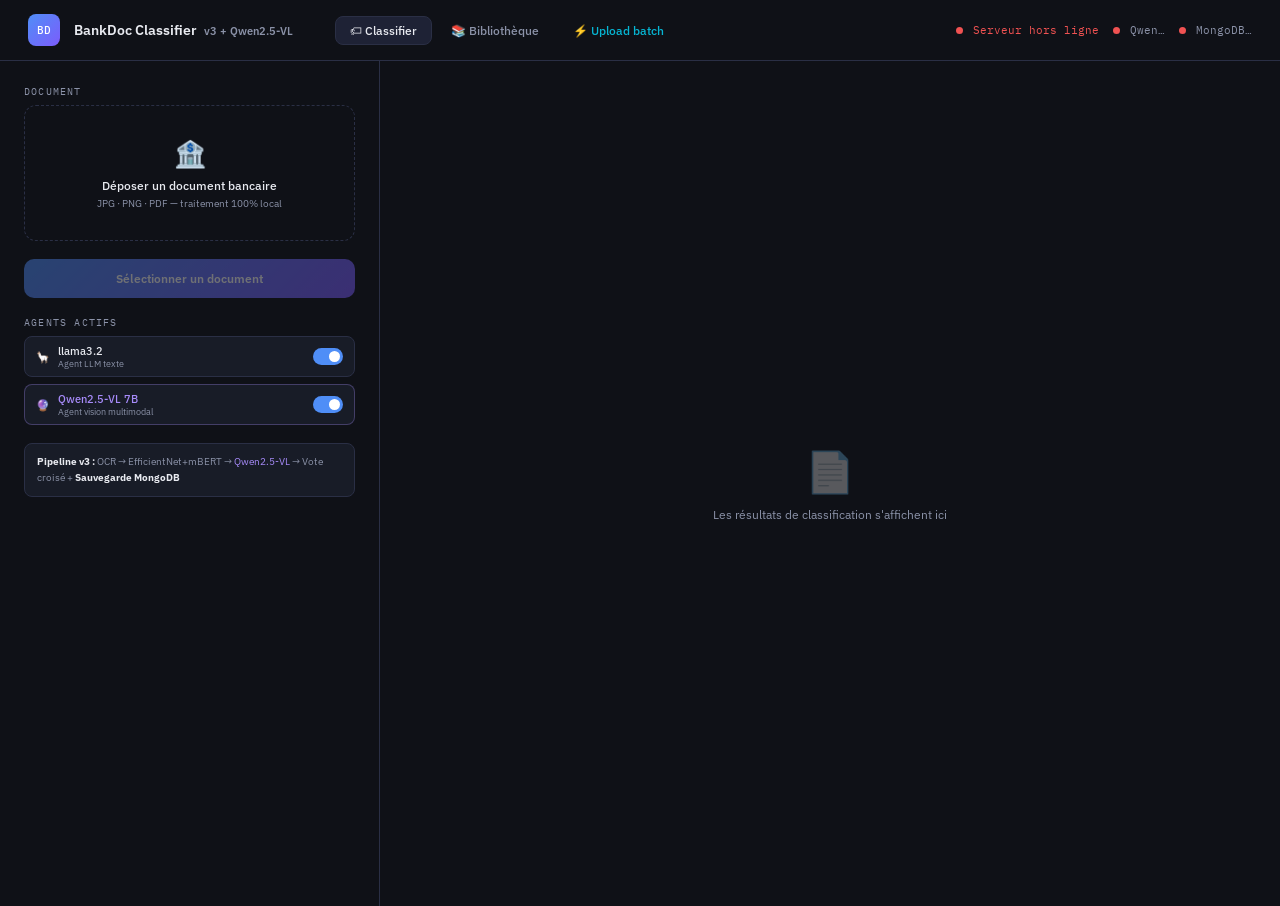
==== commit 104831aa: "Mise à jour: ajout de batch.html, library.html et modifications de app.py et index.html" ====
--- a/index.html
+++ b/index.html
@@ -17,6 +17,7 @@
   --orange:  #f5a623;
   --red:     #f05252;
   --purple:  #a78bfa;
+  --cyan:    #06b6d4;
   --text:    #e8eaf0;
   --text2:   #8b92a8;
   --mono:    'IBM Plex Mono', monospace;
@@ -48,17 +49,18 @@
 header span { font-size: 11px; color: var(--text2); margin-left: 4px; }
 
 /* Nav tabs */
-.nav-tabs {
-  display: flex; gap: 4px; margin-left: 24px;
-}
+.nav-tabs { display: flex; gap: 4px; margin-left: 24px; }
 .nav-tab {
   padding: 6px 14px; border-radius: 8px;
   font-size: 12px; font-weight: 500; cursor: pointer;
   border: 1px solid transparent; transition: all .15s;
   color: var(--text2); background: none;
+  text-decoration: none; display: inline-flex; align-items: center; gap: 5px;
 }
 .nav-tab:hover { color: var(--text); background: var(--bg3); }
 .nav-tab.active { color: var(--text); background: var(--bg3); border-color: var(--border); }
+.nav-tab.cyan { color: var(--cyan); }
+.nav-tab.cyan:hover { background: rgba(6,182,212,.08); border-color: rgba(6,182,212,.25); }
 
 .status-bar {
   margin-left: auto; display: flex; align-items: center; gap: 14px;
@@ -71,13 +73,7 @@
 .dot.warn { background: var(--orange); }
 @keyframes pulse { 0%,100%{opacity:1} 50%{opacity:.4} }
 
-/* ── PAGES ── */
-.page { display: none; flex: 1; }
-.page.active { display: flex; }
-
-/* ══════════════════════════════════════════
-   PAGE CLASSIFY
-══════════════════════════════════════════ */
+/* ── LAYOUT ── */
 #page-classify {
   display: grid;
   grid-template-columns: 380px 1fr;
@@ -193,211 +189,23 @@
 .ocr-box { background: var(--bg3); border: 1px solid var(--border); border-radius: 8px; padding: 10px; font-family: var(--mono); font-size: 9px; color: var(--text2); line-height: 1.6; max-height: 100px; overflow-y: auto; white-space: pre-wrap; }
 .timing { font-family: var(--mono); font-size: 9px; color: var(--text2); text-align: right; }
 
-/* ══════════════════════════════════════════
-   PAGE LIBRARY
-══════════════════════════════════════════ */
-#page-library {
-  flex-direction: column;
-  padding: 0;
-  height: calc(100vh - 55px);
-  overflow: hidden;
-}
-.lib-header {
-  padding: 20px 28px 0;
-  border-bottom: 1px solid var(--border);
-  background: var(--bg);
-}
-.lib-title-row {
-  display: flex; align-items: center; gap: 16px; margin-bottom: 16px;
-}
-.lib-title { font-size: 18px; font-weight: 600; }
-.lib-total { font-family: var(--mono); font-size: 11px; color: var(--text2); }
-.mongo-badge {
-  display: flex; align-items: center; gap: 5px;
-  font-family: var(--mono); font-size: 10px;
-  padding: 3px 9px; border-radius: 20px;
-  margin-left: auto;
-}
-.mongo-badge.ok  { background: rgba(45,212,160,.1); color: var(--green); border: 1px solid rgba(45,212,160,.2); }
-.mongo-badge.err { background: rgba(240,82,82,.1); color: var(--red); border: 1px solid rgba(240,82,82,.2); }
-
-/* Search & filters */
-.lib-controls {
-  display: flex; align-items: center; gap: 10px; padding-bottom: 16px;
-  flex-wrap: wrap;
-}
-.search-wrap {
-  position: relative; flex: 1; min-width: 200px;
-}
-.search-wrap input {
-  width: 100%; padding: 9px 12px 9px 36px;
-  background: var(--bg2); border: 1px solid var(--border);
-  border-radius: 9px; color: var(--text); font-size: 12px;
-  font-family: var(--sans); outline: none;
-  transition: border-color .15s;
-}
-.search-wrap input:focus { border-color: var(--accent); }
-.search-wrap input::placeholder { color: var(--text2); }
-.search-icon { position: absolute; left: 11px; top: 50%; transform: translateY(-50%); font-size: 14px; pointer-events: none; }
-.search-wrap .clear-btn {
-  position: absolute; right: 10px; top: 50%; transform: translateY(-50%);
-  background: none; border: none; color: var(--text2); cursor: pointer;
-  font-size: 14px; padding: 0; display: none;
-}
-
-/* Category pills */
-.cat-pills { display: flex; gap: 6px; flex-wrap: wrap; }
-.cat-pill {
-  padding: 5px 12px; border-radius: 20px;
-  font-size: 11px; font-family: var(--mono); cursor: pointer;
-  background: var(--bg2); border: 1px solid var(--border); color: var(--text2);
-  transition: all .15s; white-space: nowrap;
-}
-.cat-pill:hover { border-color: var(--accent); color: var(--text); }
-.cat-pill.active { background: rgba(79,142,247,.12); border-color: var(--accent); color: var(--accent); }
-.cat-pill .pill-count { opacity: .6; margin-left: 4px; font-size: 9px; }
-
-/* Stats bar */
-.stats-bar {
-  display: flex; gap: 16px; padding: 14px 28px;
-  border-bottom: 1px solid var(--border);
-  overflow-x: auto; background: var(--bg2);
-}
-.stat-card {
-  display: flex; flex-direction: column; gap: 3px;
-  padding: 10px 14px; background: var(--bg3);
-  border: 1px solid var(--border); border-radius: 9px;
-  min-width: 130px; flex-shrink: 0;
-}
-.stat-cat { font-size: 10px; font-family: var(--mono); color: var(--text2); white-space: nowrap; overflow: hidden; text-overflow: ellipsis; }
-.stat-count { font-size: 20px; font-weight: 600; line-height: 1; }
-.stat-conf { font-size: 9px; font-family: var(--mono); color: var(--text2); }
-
-/* Documents grid */
-.lib-body { flex: 1; overflow-y: auto; padding: 20px 28px; }
-.docs-grid {
-  display: grid;
-  grid-template-columns: repeat(auto-fill, minmax(260px, 1fr));
-  gap: 12px;
-}
-.doc-card {
-  background: var(--bg2); border: 1px solid var(--border);
-  border-radius: 12px; overflow: hidden; cursor: pointer;
-  transition: border-color .15s, transform .15s;
-  position: relative;
-}
-.doc-card:hover { border-color: var(--accent); transform: translateY(-1px); }
-.doc-thumb {
-  height: 110px; background: var(--bg3);
-  display: flex; align-items: center; justify-content: center;
-  font-size: 34px; border-bottom: 1px solid var(--border);
-  position: relative; overflow: hidden;
-}
-.doc-thumb img { width: 100%; height: 100%; object-fit: cover; }
-.doc-cat-badge {
-  position: absolute; top: 8px; right: 8px;
-  font-family: var(--mono); font-size: 9px; padding: 2px 7px;
-  border-radius: 4px; background: rgba(15,17,23,.75);
-  border: 1px solid var(--border); backdrop-filter: blur(4px);
-}
-.doc-info { padding: 12px; }
-.doc-name { font-size: 11px; font-weight: 500; white-space: nowrap; overflow: hidden; text-overflow: ellipsis; margin-bottom: 5px; }
-.doc-meta { font-family: var(--mono); font-size: 9px; color: var(--text2); display: flex; gap: 10px; margin-bottom: 8px; }
-.doc-conf { font-weight: 500; }
-.doc-conf.hi { color: var(--green); }
-.doc-conf.mid { color: var(--orange); }
-.doc-conf.lo { color: var(--red); }
-.doc-actions { display: flex; gap: 6px; }
-.doc-btn {
-  flex: 1; padding: 6px 8px; border-radius: 6px; font-size: 10px;
-  font-family: var(--mono); cursor: pointer; border: 1px solid var(--border);
-  background: var(--bg3); color: var(--text2); transition: all .15s;
-  display: flex; align-items: center; justify-content: center; gap: 4px;
-}
-.doc-btn:hover { border-color: var(--accent); color: var(--text); }
-.doc-btn.danger:hover { border-color: var(--red); color: var(--red); }
-.doc-btn.primary { background: rgba(79,142,247,.1); border-color: rgba(79,142,247,.3); color: var(--accent); }
-.doc-btn.primary:hover { background: rgba(79,142,247,.2); }
-
-/* Pagination */
-.pagination { display: flex; align-items: center; justify-content: center; gap: 8px; margin-top: 20px; padding-bottom: 20px; }
-.page-btn { padding: 6px 12px; border-radius: 7px; font-size: 11px; font-family: var(--mono); cursor: pointer; border: 1px solid var(--border); background: var(--bg2); color: var(--text2); transition: all .15s; }
-.page-btn:hover:not(:disabled) { border-color: var(--accent); color: var(--text); }
-.page-btn:disabled { opacity: .3; cursor: not-allowed; }
-.page-btn.active { background: rgba(79,142,247,.12); border-color: var(--accent); color: var(--accent); }
-.page-info { font-family: var(--mono); font-size: 10px; color: var(--text2); }
-
-/* Empty library */
-.lib-empty { display: flex; flex-direction: column; align-items: center; justify-content: center; gap: 12px; padding: 80px 20px; color: var(--text2); }
-.lib-empty .em-icon { font-size: 48px; opacity: .25; }
-.lib-empty p { font-size: 13px; }
-.lib-empty .sub { font-size: 11px; font-family: var(--mono); opacity: .7; }
-
-/* Modal */
-.modal-overlay {
-  position: fixed; inset: 0; background: rgba(0,0,0,.7);
-  z-index: 1000; display: flex; align-items: center; justify-content: center;
-  padding: 20px; backdrop-filter: blur(4px);
-  opacity: 0; pointer-events: none; transition: opacity .2s;
-}
-.modal-overlay.open { opacity: 1; pointer-events: all; }
-.modal {
-  background: var(--bg2); border: 1px solid var(--border);
-  border-radius: 16px; width: 100%; max-width: 620px;
-  max-height: 85vh; overflow-y: auto;
-  transform: scale(.96); transition: transform .2s;
-}
-.modal-overlay.open .modal { transform: scale(1); }
-.modal-header {
-  display: flex; align-items: center; justify-content: space-between;
-  padding: 18px 22px; border-bottom: 1px solid var(--border);
-  position: sticky; top: 0; background: var(--bg2); z-index: 1;
-}
-.modal-title { font-size: 15px; font-weight: 600; }
-.modal-close { background: none; border: none; color: var(--text2); cursor: pointer; font-size: 18px; padding: 4px; transition: color .15s; }
-.modal-close:hover { color: var(--text); }
-.modal-body { padding: 22px; display: flex; flex-direction: column; gap: 16px; }
-.modal-preview { width: 100%; border-radius: 10px; border: 1px solid var(--border); max-height: 280px; object-fit: contain; background: var(--bg3); }
-.modal-field { display: flex; flex-direction: column; gap: 4px; }
-.modal-label { font-size: 9px; font-family: var(--mono); color: var(--text2); text-transform: uppercase; letter-spacing: .1em; }
-.modal-val { font-size: 12px; font-family: var(--mono); }
-.modal-path {
-  background: var(--bg3); border: 1px solid var(--border);
-  border-radius: 7px; padding: 9px 12px;
-  font-family: var(--mono); font-size: 10px; color: var(--text2);
-  word-break: break-all; line-height: 1.5;
-  display: flex; align-items: flex-start; gap: 8px;
-}
-.modal-path .folder-icon { flex-shrink: 0; margin-top: 1px; }
-.modal-grid { display: grid; grid-template-columns: 1fr 1fr; gap: 12px; }
-.modal-actions { display: flex; gap: 8px; padding-top: 4px; }
-.modal-btn {
-  flex: 1; padding: 10px; border-radius: 9px;
-  font-size: 12px; font-family: var(--sans); font-weight: 500;
-  cursor: pointer; border: 1px solid var(--border);
-  background: var(--bg3); color: var(--text); transition: all .15s;
-  display: flex; align-items: center; justify-content: center; gap: 7px;
-}
-.modal-btn:hover { border-color: var(--accent); }
-.modal-btn.primary { background: linear-gradient(135deg, var(--accent), var(--accent2)); border-color: transparent; }
-.modal-btn.primary:hover { opacity: .9; }
-.modal-btn.danger { color: var(--red); border-color: rgba(240,82,82,.25); }
-.modal-btn.danger:hover { background: rgba(240,82,82,.08); }
-.ocr-modal { background: var(--bg3); border: 1px solid var(--border); border-radius: 8px; padding: 10px; font-family: var(--mono); font-size: 9px; color: var(--text2); line-height: 1.6; max-height: 130px; overflow-y: auto; white-space: pre-wrap; }
-
-/* Loading overlay */
-.loading-overlay {
-  display: flex; flex-direction: column; align-items: center; justify-content: center;
-  gap: 12px; padding: 60px; color: var(--text2);
-}
-.loading-spinner { width: 30px; height: 30px; border: 2px solid var(--border); border-top-color: var(--accent); border-radius: 50%; animation: spin .8s linear infinite; }
-
-/* Toast */
-.toast-container { position: fixed; bottom: 20px; right: 20px; z-index: 2000; display: flex; flex-direction: column; gap: 8px; }
-.toast { padding: 10px 16px; border-radius: 9px; font-size: 12px; font-family: var(--mono); background: var(--bg3); border: 1px solid var(--border); color: var(--text); animation: slideIn .25s ease; max-width: 320px; }
-.toast.success { border-color: rgba(45,212,160,.4); background: rgba(45,212,160,.08); }
-.toast.error { border-color: rgba(240,82,82,.4); background: rgba(240,82,82,.08); }
-@keyframes slideIn { from { transform: translateX(20px); opacity: 0; } to { transform: none; opacity: 1; } }
+/* Mongo saved banner */
+.mongo-saved {
+  background: rgba(45,212,160,.06); border: 1px solid rgba(45,212,160,.2);
+  border-radius: 9px; padding: 10px 14px;
+  font-size: 10px; font-family: var(--mono);
+  display: flex; align-items: center; gap: 8px; flex-wrap: wrap;
+}
+.mongo-saved span.label { color: var(--green); }
+.mongo-saved span.id { color: var(--text2); flex: 1; }
+.mongo-saved a {
+  margin-left: auto; background: rgba(45,212,160,.1);
+  border: 1px solid rgba(45,212,160,.3); color: var(--green);
+  padding: 4px 10px; border-radius: 6px; font-size: 10px;
+  font-family: var(--mono); text-decoration: none; transition: all .15s;
+  white-space: nowrap;
+}
+.mongo-saved a:hover { background: rgba(45,212,160,.2); }
 
 ::-webkit-scrollbar { width: 4px; }
 ::-webkit-scrollbar-track { background: transparent; }
@@ -406,7 +214,6 @@
 @media (max-width: 800px) {
   #page-classify { grid-template-columns: 1fr; height: auto; overflow: visible; }
   .votes-row { grid-template-columns: repeat(2,1fr); }
-  .docs-grid { grid-template-columns: repeat(auto-fill, minmax(200px, 1fr)); }
 }
 </style>
 </head>
@@ -415,10 +222,11 @@
 <header>
   <div class="logo-mark">BD</div>
   <h1>BankDoc Classifier <span>v3 + Qwen2.5-VL</span></h1>
-  <div class="nav-tabs">
-    <button class="nav-tab active" onclick="switchPage('classify')">🏷 Classifier</button>
-    <button class="nav-tab" onclick="switchPage('library')" id="lib-tab">📚 Bibliothèque</button>
-  </div>
+  <nav class="nav-tabs">
+    <span class="nav-tab active">🏷 Classifier</span>
+    <a class="nav-tab" href="/library">📚 Bibliothèque</a>
+    <a class="nav-tab cyan" href="/batch">⚡ Upload batch</a>
+  </nav>
   <div class="status-bar">
     <div class="status-item">
       <div class="dot" id="dot-model"></div>
@@ -435,8 +243,7 @@
   </div>
 </header>
 
-<!-- ══ PAGE CLASSIFY ══ -->
-<div class="page active" id="page-classify">
+<div id="page-classify">
   <div class="left">
     <div>
       <div class="section-label">Document</div>
@@ -505,114 +312,32 @@
   </div>
 </div>
 
-<!-- ══ PAGE LIBRARY ══ -->
-<div class="page" id="page-library" style="flex-direction:column">
-  <div class="lib-header">
-    <div class="lib-title-row">
-      <div class="lib-title">Bibliothèque de documents</div>
-      <div class="lib-total" id="lib-total">—</div>
-      <div class="mongo-badge" id="mongo-badge">
-        <div class="dot"></div>
-        <span>MongoDB</span>
-      </div>
-    </div>
-    <div class="lib-controls">
-      <div class="search-wrap">
-        <span class="search-icon">🔍</span>
-        <input type="text" id="lib-search" placeholder="Rechercher par nom, texte OCR, catégorie…"
-               oninput="onSearchInput(this.value)"/>
-        <button class="clear-btn" id="clear-search" onclick="clearSearch()">✕</button>
-      </div>
-      <div class="cat-pills" id="cat-pills">
-        <div class="cat-pill active" onclick="filterCategory('')" data-cat="">Tous</div>
-      </div>
-    </div>
-  </div>
-
-  <div id="stats-bar" class="stats-bar" style="display:none"></div>
-
-  <div class="lib-body" id="lib-body">
-    <div class="loading-overlay">
-      <div class="loading-spinner"></div>
-      <span style="font-size:12px;font-family:var(--mono)">Chargement…</span>
-    </div>
-  </div>
-</div>
-
-<!-- Modal détail document -->
-<div class="modal-overlay" id="doc-modal" onclick="closeModal(event)">
-  <div class="modal" id="modal-content">
-    <div class="modal-header">
-      <div class="modal-title" id="modal-title">Document</div>
-      <button class="modal-close" onclick="closeModalDirect()">✕</button>
-    </div>
-    <div class="modal-body" id="modal-body"></div>
-  </div>
-</div>
-
-<!-- Toast container -->
-<div class="toast-container" id="toast-container"></div>
-
 <script>
 const API = "http://localhost:5000";
 let selectedFile = null;
-let currentPage  = 1;
-let currentCat   = "";
-let currentQuery = "";
-let searchTimer  = null;
-let allStats     = [];
-
-// ══════════════════════════════════════════
-// NAV
-// ══════════════════════════════════════════
-function switchPage(name) {
-  document.querySelectorAll(".page").forEach(p => p.classList.remove("active"));
-  document.querySelectorAll(".nav-tab").forEach(t => t.classList.remove("active"));
-  document.getElementById(`page-${name}`).classList.add("active");
-  event.target.classList.add("active");
-  if (name === "library") loadLibrary();
-}
-
-// ══════════════════════════════════════════
-// STATUS
-// ══════════════════════════════════════════
+
+// ── Status ──────────────────────────────────────────────────────────────
 async function checkStatus() {
   try {
     const r = await fetch(`${API}/status`, { signal: AbortSignal.timeout(4000) });
     const d = await r.json();
-
-    // Modèle
     const dm = document.getElementById("dot-model");
     const tm = document.getElementById("txt-model");
     dm.className = "dot ok";
     tm.textContent = `${d.device?.toUpperCase()} · acc ${d.val_acc}%`;
     tm.style.color = "var(--green)";
-
-    // Qwen
     const dq = document.getElementById("dot-qwen");
     const tq = document.getElementById("txt-qwen");
     dq.className = d.qwen ? "dot ok" : "dot warn";
     tq.textContent = d.qwen ? "Qwen2.5-VL ✓" : "Qwen hors ligne";
     tq.style.color = d.qwen ? "var(--purple)" : "var(--orange)";
-
-    // MongoDB
     const dmo = document.getElementById("dot-mongo");
     const tmo = document.getElementById("txt-mongo");
     dmo.className  = d.mongodb ? "dot ok" : "dot err";
     tmo.textContent = d.mongodb ? "MongoDB ✓" : "MongoDB ✗";
     tmo.style.color = d.mongodb ? "var(--green)" : "var(--red)";
-
-    // MongoDB badge in library
-    const mb = document.getElementById("mongo-badge");
-    if (mb) {
-      mb.className = `mongo-badge ${d.mongodb ? "ok" : "err"}`;
-      mb.innerHTML = `<div class="dot ${d.mongodb ? "ok" : "err"}"></div><span>${d.mongodb ? "MongoDB connecté" : "MongoDB hors ligne"}</span>`;
-    }
-
     document.getElementById("toggle-llama").checked = d.ollama;
     document.getElementById("toggle-qwen").checked  = d.qwen;
-
-    window._docsFolder = d.docs_folder || "";
   } catch {
     ["dot-model","dot-qwen","dot-mongo"].forEach(id => {
       document.getElementById(id).className = "dot err";
@@ -633,9 +358,7 @@
   }).catch(() => {});
 }
 
-// ══════════════════════════════════════════
-// CLASSIFY
-// ══════════════════════════════════════════
+// ── Upload ───────────────────────────────────────────────────────────────
 const dropzone  = document.getElementById("dropzone");
 const fileInput = document.getElementById("file-input");
 dropzone.addEventListener("dragover",  e => { e.preventDefault(); dropzone.classList.add("drag"); });
@@ -672,7 +395,6 @@
     const r = await fetch(`${API}/classify`, { method: "POST", body: fd });
     const d = await r.json();
     renderResult(d);
-    if (d.mongo_id) showToast("✅ Document sauvegardé dans MongoDB", "success");
   } catch (err) {
     renderError(err.message);
   } finally {
@@ -680,294 +402,7 @@
   }
 });
 
-// ══════════════════════════════════════════
-// LIBRARY
-// ══════════════════════════════════════════
-async function loadLibrary(page = 1) {
-  currentPage = page;
-  const body  = document.getElementById("lib-body");
-  body.innerHTML = `<div class="loading-overlay"><div class="loading-spinner"></div><span style="font-size:12px;font-family:var(--mono)">Chargement…</span></div>`;
-
-  try {
-    // Stats + documents en parallèle
-    const [statsRes, docsRes] = await Promise.all([
-      fetch(`${API}/documents/stats`),
-      fetch(`${API}/documents?category=${encodeURIComponent(currentCat)}&q=${encodeURIComponent(currentQuery)}&page=${page}&per_page=24`),
-    ]);
-    const stats = await statsRes.json();
-    const docs  = await docsRes.json();
-
-    // Total
-    document.getElementById("lib-total").textContent = `${stats.total} document${stats.total !== 1 ? "s" : ""}`;
-
-    // Render stats bar
-    renderStatsBar(stats.stats);
-
-    // Category pills
-    renderCatPills(stats.stats);
-
-    // Docs grid
-    if (docs.error || !docs.documents) {
-      renderLibError(docs.error || "Erreur inconnue");
-      return;
-    }
-    renderDocsGrid(docs);
-
-  } catch (e) {
-    renderLibError("Impossible de contacter le serveur : " + e.message);
-  }
-}
-
-function renderStatsBar(stats) {
-  const bar = document.getElementById("stats-bar");
-  if (!stats || stats.length === 0) { bar.style.display = "none"; return; }
-  bar.style.display = "flex";
-  bar.innerHTML = stats.map(s => `
-    <div class="stat-card" onclick="filterCategory('${s.category}')" style="cursor:pointer">
-      <div class="stat-cat">${s.category}</div>
-      <div class="stat-count">${s.count}</div>
-      <div class="stat-conf">Moy. ${s.avg_confidence.toFixed(1)}%</div>
-    </div>
-  `).join("");
-}
-
-function renderCatPills(stats) {
-  const container = document.getElementById("cat-pills");
-  const total = stats.reduce((a, s) => a + s.count, 0);
-  container.innerHTML = `
-    <div class="cat-pill ${currentCat === "" ? "active" : ""}" onclick="filterCategory('')" data-cat="">
-      Tous <span class="pill-count">${total}</span>
-    </div>
-    ${stats.map(s => `
-      <div class="cat-pill ${currentCat === s.category ? "active" : ""}" onclick="filterCategory('${s.category}')" data-cat="${s.category}">
-        ${s.category} <span class="pill-count">${s.count}</span>
-      </div>
-    `).join("")}
-  `;
-}
-
-function renderDocsGrid(data) {
-  const body = document.getElementById("lib-body");
-  if (data.documents.length === 0) {
-    body.innerHTML = `
-      <div class="lib-empty">
-        <div class="em-icon">🔍</div>
-        <p>${currentQuery ? "Aucun résultat pour « " + currentQuery + " »" : "Aucun document dans cette catégorie"}</p>
-        <div class="sub">${currentQuery ? "Essayez d'autres mots-clés" : "Classifiez un document pour le voir apparaître ici"}</div>
-      </div>`;
-    return;
-  }
-
-  const grid = data.documents.map(doc => `
-    <div class="doc-card" onclick="openDocModal('${doc._id}')">
-      <div class="doc-thumb">
-        <span>${catEmoji(doc.prediction)}</span>
-        <div class="doc-cat-badge">${doc.prediction || "inconnu"}</div>
-      </div>
-      <div class="doc-info">
-        <div class="doc-name" title="${doc.original_filename}">${doc.original_filename}</div>
-        <div class="doc-meta">
-          <span class="doc-conf ${confClass(doc.confidence)}">${doc.confidence?.toFixed(1)}%</span>
-          <span>${formatDate(doc.uploaded_at)}</span>
-          <span>${formatSize(doc.file_size_bytes)}</span>
-        </div>
-        <div class="doc-actions" onclick="event.stopPropagation()">
-          <button class="doc-btn primary" onclick="downloadDoc('${doc._id}', '${escHtml(doc.original_filename)}')">⬇ Télécharger</button>
-          <button class="doc-btn" onclick="openDocModal('${doc._id}')">👁 Détails</button>
-          <button class="doc-btn danger" onclick="deleteDoc('${doc._id}')">🗑</button>
-        </div>
-      </div>
-    </div>
-  `).join("");
-
-  // Pagination
-  const pages  = data.pages;
-  const pagBtns = pages > 1 ? buildPagination(data.page, pages) : "";
-
-  body.innerHTML = `<div class="docs-grid">${grid}</div>${pagBtns}`;
-}
-
-function buildPagination(current, total) {
-  let btns = `<div class="pagination">
-    <button class="page-btn" onclick="loadLibrary(${current - 1})" ${current <= 1 ? "disabled" : ""}>← Préc.</button>`;
-
-  const range = [];
-  for (let i = 1; i <= total; i++) {
-    if (i === 1 || i === total || Math.abs(i - current) <= 2) range.push(i);
-    else if (range[range.length - 1] !== "…") range.push("…");
-  }
-  range.forEach(p => {
-    if (p === "…") btns += `<span class="page-info">…</span>`;
-    else btns += `<button class="page-btn ${p === current ? "active" : ""}" onclick="loadLibrary(${p})">${p}</button>`;
-  });
-
-  btns += `<button class="page-btn" onclick="loadLibrary(${current + 1})" ${current >= total ? "disabled" : ""}>Suiv. →</button>
-    <span class="page-info">${current} / ${total}</span>
-  </div>`;
-  return btns;
-}
-
-function renderLibError(msg) {
-  document.getElementById("lib-body").innerHTML = `
-    <div class="lib-empty">
-      <div class="em-icon">⚠️</div>
-      <p>Erreur de connexion</p>
-      <div class="sub" style="font-family:var(--mono)">${msg}</div>
-    </div>`;
-}
-
-// ── Filters ──────────────────────────────────────────────────────────────────
-function filterCategory(cat) {
-  currentCat = cat;
-  currentPage = 1;
-  loadLibrary(1);
-}
-
-function onSearchInput(val) {
-  clearTimeout(searchTimer);
-  const clearBtn = document.getElementById("clear-search");
-  clearBtn.style.display = val ? "block" : "none";
-  searchTimer = setTimeout(() => {
-    currentQuery = val;
-    currentPage  = 1;
-    loadLibrary(1);
-  }, 350);
-}
-
-function clearSearch() {
-  document.getElementById("lib-search").value = "";
-  document.getElementById("clear-search").style.display = "none";
-  currentQuery = "";
-  loadLibrary(1);
-}
-
-// ── Actions ───────────────────────────────────────────────────────────────────
-async function downloadDoc(docId, filename) {
-  try {
-    const url = `${API}/documents/${docId}/download`;
-    const a   = document.createElement("a");
-    a.href    = url;
-    a.download = filename;
-    a.click();
-    showToast("⬇ Téléchargement démarré", "success");
-  } catch (e) {
-    showToast("Erreur de téléchargement : " + e.message, "error");
-  }
-}
-
-async function deleteDoc(docId) {
-  if (!confirm("Supprimer ce document de MongoDB et du disque ?")) return;
-  try {
-    const r = await fetch(`${API}/documents/${docId}`, { method: "DELETE" });
-    const d = await r.json();
-    if (d.success) {
-      showToast("🗑 Document supprimé", "success");
-      closeModalDirect();
-      loadLibrary(currentPage);
-    } else {
-      showToast("Erreur : " + (d.error || "inconnue"), "error");
-    }
-  } catch (e) {
-    showToast("Erreur : " + e.message, "error");
-  }
-}
-
-// ── Modal ─────────────────────────────────────────────────────────────────────
-async function openDocModal(docId) {
-  const overlay = document.getElementById("doc-modal");
-  const body    = document.getElementById("modal-body");
-  overlay.classList.add("open");
-  body.innerHTML = `<div class="loading-overlay"><div class="loading-spinner"></div></div>`;
-
-  try {
-    const r   = await fetch(`${API}/documents/${docId}`);
-    const doc = await r.json();
-
-    document.getElementById("modal-title").textContent = doc.original_filename || "Document";
-
-    const confC = confClass(doc.confidence);
-    const storedPath = doc.stored_path || "";
-
-    body.innerHTML = `
-      <div class="modal-grid">
-        <div class="modal-field">
-          <div class="modal-label">Catégorie prédite</div>
-          <div class="modal-val" style="font-size:16px;font-weight:600">${catEmoji(doc.prediction)} ${doc.prediction}</div>
-        </div>
-        <div class="modal-field">
-          <div class="modal-label">Confiance</div>
-          <div class="modal-val ${confC}" style="font-size:16px;font-weight:600">${doc.confidence?.toFixed(1)}%</div>
-        </div>
-        <div class="modal-field">
-          <div class="modal-label">Date de dépôt</div>
-          <div class="modal-val">${formatDateFull(doc.uploaded_at)}</div>
-        </div>
-        <div class="modal-field">
-          <div class="modal-label">Taille</div>
-          <div class="modal-val">${formatSize(doc.file_size_bytes)}</div>
-        </div>
-        <div class="modal-field">
-          <div class="modal-label">Pipeline</div>
-          <div class="modal-val">${doc.path || "—"}</div>
-        </div>
-        <div class="modal-field">
-          <div class="modal-label">Temps de traitement</div>
-          <div class="modal-val">${doc.time_ms ? doc.time_ms + " ms" : "—"}</div>
-        </div>
-      </div>
-
-      <div class="modal-field">
-        <div class="modal-label">📁 Emplacement sur le disque</div>
-        <div class="modal-path">
-          <span class="folder-icon">📂</span>
-          <span>${storedPath || "Chemin non disponible"}</span>
-        </div>
-        <div style="font-size:9px;font-family:var(--mono);color:var(--text2);margin-top:4px">
-          Dossier : …/stored_documents/<strong>${doc.prediction || "inconnu"}</strong>/${doc.stored_filename || ""}
-        </div>
-      </div>
-
-      ${doc.ocr_text ? `
-        <div class="modal-field">
-          <div class="modal-label">Texte OCR extrait</div>
-          <div class="ocr-modal">${doc.ocr_text}</div>
-        </div>` : ""}
-
-      ${doc.qwen && doc.qwen.class ? `
-        <div class="modal-field">
-          <div class="modal-label">Analyse Qwen2.5-VL</div>
-          <div style="background:var(--bg3);border:1px solid rgba(167,139,250,.2);border-radius:8px;padding:10px;font-size:11px">
-            <span style="color:var(--purple);font-family:var(--mono)">${doc.qwen.class}</span>
-            <span style="color:var(--text2);font-family:var(--mono)"> · ${(doc.qwen.confidence*100).toFixed(0)}%</span>
-            ${doc.qwen.reasoning ? `<div style="font-size:9px;color:var(--text2);margin-top:5px;font-family:var(--mono)">${doc.qwen.reasoning.substring(0,150)}</div>` : ""}
-          </div>
-        </div>` : ""}
-
-      <div class="modal-field">
-        <div class="modal-label">ID MongoDB</div>
-        <div class="modal-val" style="font-size:10px;color:var(--text2)">${doc._id}</div>
-      </div>
-
-      <div class="modal-actions">
-        <button class="modal-btn primary" onclick="downloadDoc('${doc._id}', '${escHtml(doc.original_filename)}')">⬇ Télécharger</button>
-        <button class="modal-btn danger" onclick="deleteDoc('${doc._id}')">🗑 Supprimer</button>
-      </div>
-    `;
-  } catch (e) {
-    body.innerHTML = `<div style="color:var(--red);font-family:var(--mono);font-size:12px">Erreur : ${e.message}</div>`;
-  }
-}
-
-function closeModal(e) {
-  if (e.target === document.getElementById("doc-modal")) closeModalDirect();
-}
-function closeModalDirect() {
-  document.getElementById("doc-modal").classList.remove("open");
-}
-
-// ══════════════════════════════════════════
-// RENDER CLASSIFY RESULT
-// ══════════════════════════════════════════
+// ── Render result ────────────────────────────────────────────────────────
 function pathLabel(path) {
   return {
     direct_qwen_validated: { text: "Validé par Qwen ✓",   cls: "" },
@@ -1001,7 +436,7 @@
           </div>
           ${d.qwen.reasoning ? `<div class="qwen-reasoning">${d.qwen.reasoning.substring(0,200)}</div>` : ""}
           <div class="compare-badge ${agrees ? 'agree' : 'disagree'}">
-            ${agrees ? "✓ Accord avec EfficientNet+mBERT" : `⚠ Désaccord — EfficientNet: ${d.prediction}  |  Qwen: ${d.qwen.class}`}
+            ${agrees ? "✓ Accord avec EfficientNet+mBERT" : `⚠ Désaccord — EfficientNet: ${d.prediction} | Qwen: ${d.qwen.class}`}
           </div>
         </div>
       </div>`;
@@ -1046,13 +481,10 @@
     </div>`).join("");
 
   const mongoSaved = d.mongo_id ? `
-    <div style="background:rgba(45,212,160,.06);border:1px solid rgba(45,212,160,.2);border-radius:9px;padding:10px 14px;font-size:10px;font-family:var(--mono);display:flex;align-items:center;gap:8px">
-      <span style="color:var(--green)">✅ Sauvegardé dans MongoDB</span>
-      <span style="color:var(--text2)">ID : ${d.mongo_id}</span>
-      <button onclick="switchPage('library');document.querySelector('.nav-tab:nth-child(2)').classList.add('active');document.querySelector('.nav-tab:first-child').classList.remove('active');"
-        style="margin-left:auto;background:rgba(45,212,160,.1);border:1px solid rgba(45,212,160,.3);color:var(--green);padding:4px 10px;border-radius:6px;cursor:pointer;font-size:10px;font-family:var(--mono)">
-        Voir dans la bibliothèque →
-      </button>
+    <div class="mongo-saved">
+      <span class="label">✅ Sauvegardé dans MongoDB</span>
+      <span class="id">ID : ${d.mongo_id}</span>
+      <a href="/library">Voir dans la bibliothèque →</a>
     </div>` : "";
 
   panel.innerHTML = `
@@ -1081,17 +513,14 @@
       <div class="section-label">Scores EfficientNet+mBERT</div>
       <div class="scores-grid">${scoresHTML}</div>
     </div>
-
     <div>
       <div class="section-label">Étapes du pipeline</div>
       <div class="steps-list">${stepsHTML}</div>
     </div>
-
     <div>
       <div class="section-label">Texte OCR extrait</div>
       <div class="ocr-box">${d.ocr_text || "—"}</div>
     </div>
-
     <div class="timing">⏱ ${d.time_ms} ms total</div>
   `;
 }
@@ -1104,46 +533,6 @@
       <div style="font-size:11px;color:var(--text2);margin-top:10px">Vérifiez : <code style="color:var(--accent)">python app.py</code></div>
     </div>`;
 }
-
-// ══════════════════════════════════════════
-// UTILS
-// ══════════════════════════════════════════
-function catEmoji(cat) {
-  const map = {
-    rib: "🏦", cheque: "💳", acte_naissance: "📜",
-    acte_heredite: "⚖️", tableau_amortissement: "📊",
-    assurance: "🛡️", attestation_solde: "📋",
-    carte_identite: "🪪", inconnu: "❓",
-  };
-  return map[cat] || "📄";
-}
-function confClass(c) { return c >= 80 ? "hi" : c >= 60 ? "mid" : "lo"; }
-function formatDate(iso) {
-  if (!iso) return "—";
-  const d = new Date(iso);
-  return d.toLocaleDateString("fr-FR", { day:"2-digit", month:"short", year:"2-digit" });
-}
-function formatDateFull(iso) {
-  if (!iso) return "—";
-  const d = new Date(iso);
-  return d.toLocaleDateString("fr-FR", { day:"2-digit", month:"long", year:"numeric", hour:"2-digit", minute:"2-digit" });
-}
-function formatSize(bytes) {
-  if (!bytes) return "—";
-  if (bytes < 1024) return bytes + " B";
-  if (bytes < 1024*1024) return (bytes/1024).toFixed(1) + " KB";
-  return (bytes/1024/1024).toFixed(1) + " MB";
-}
-function escHtml(s) { return (s || "").replace(/'/g, "\\'"); }
-
-function showToast(msg, type = "success") {
-  const c = document.getElementById("toast-container");
-  const t = document.createElement("div");
-  t.className = `toast ${type}`;
-  t.textContent = msg;
-  c.appendChild(t);
-  setTimeout(() => { t.style.opacity = "0"; t.style.transition = "opacity .3s"; setTimeout(() => c.removeChild(t), 300); }, 3000);
-}
 </script>
 </body>
 </html>
